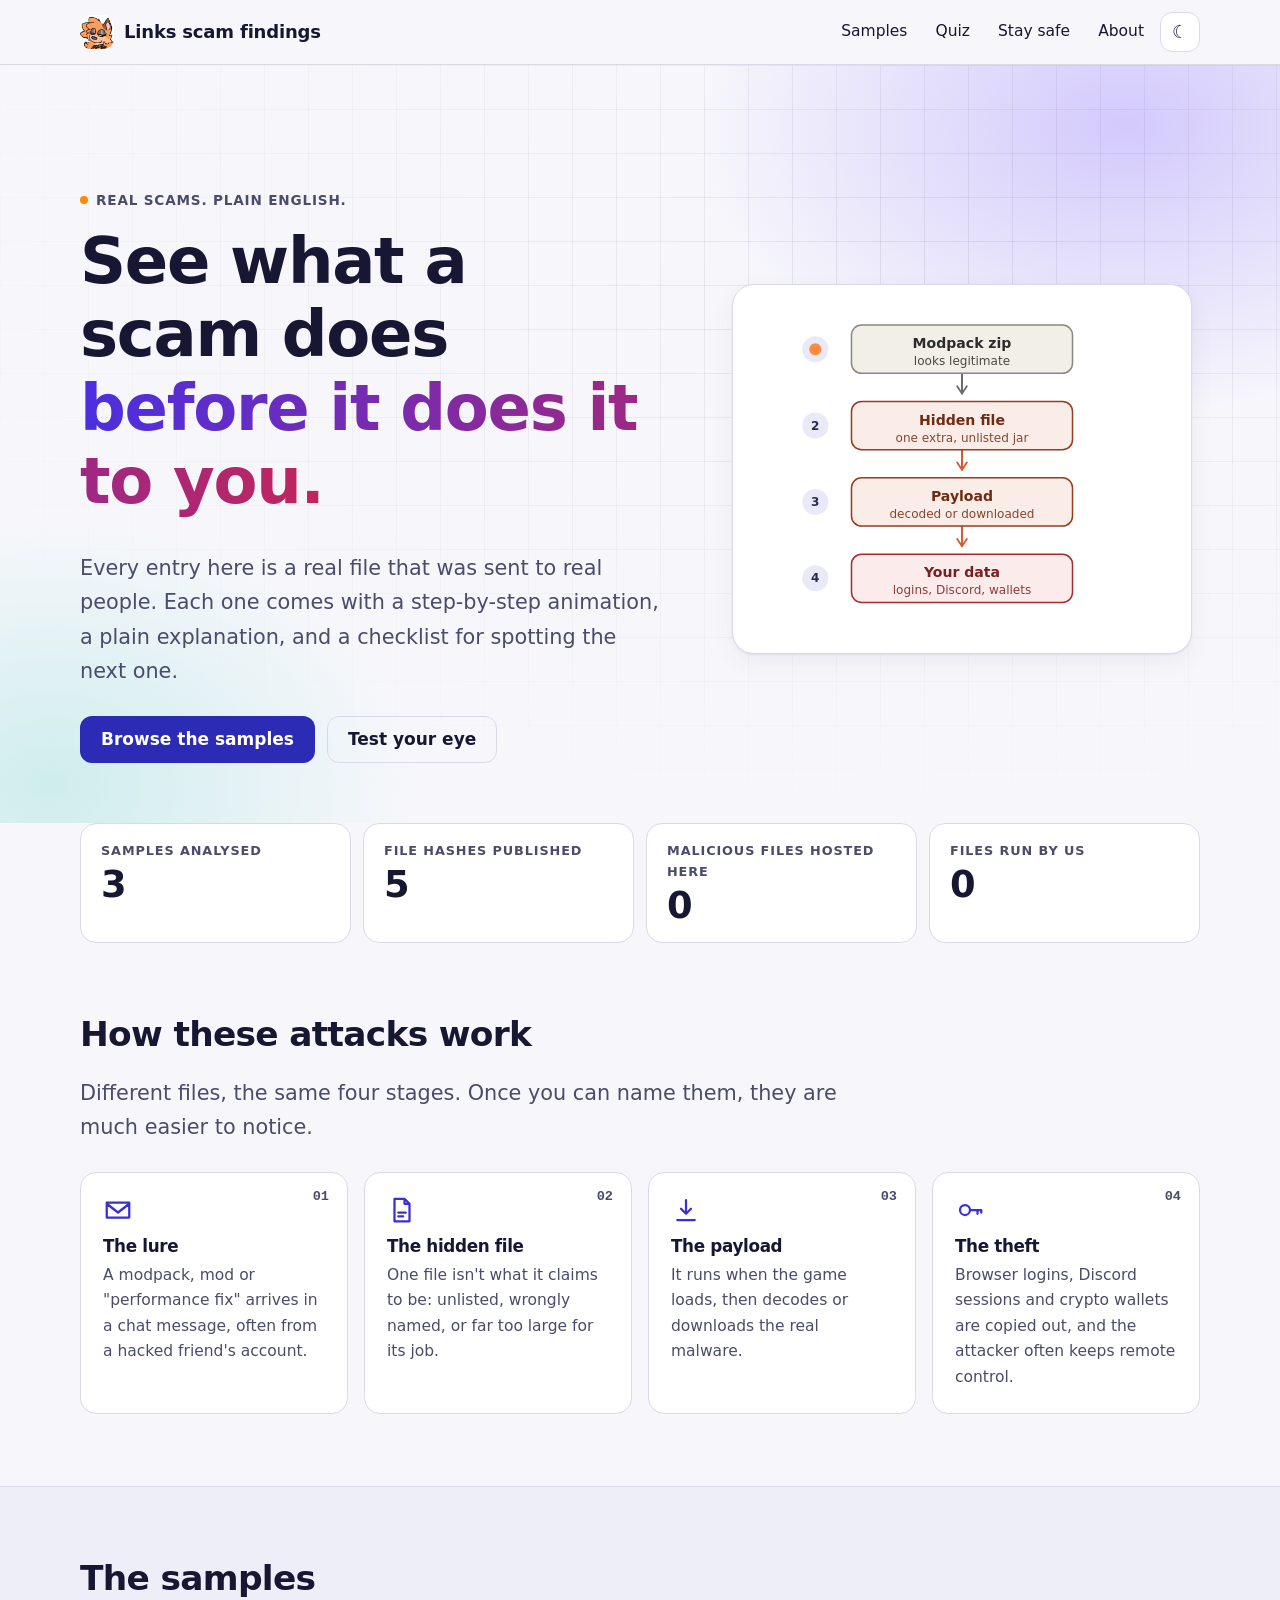
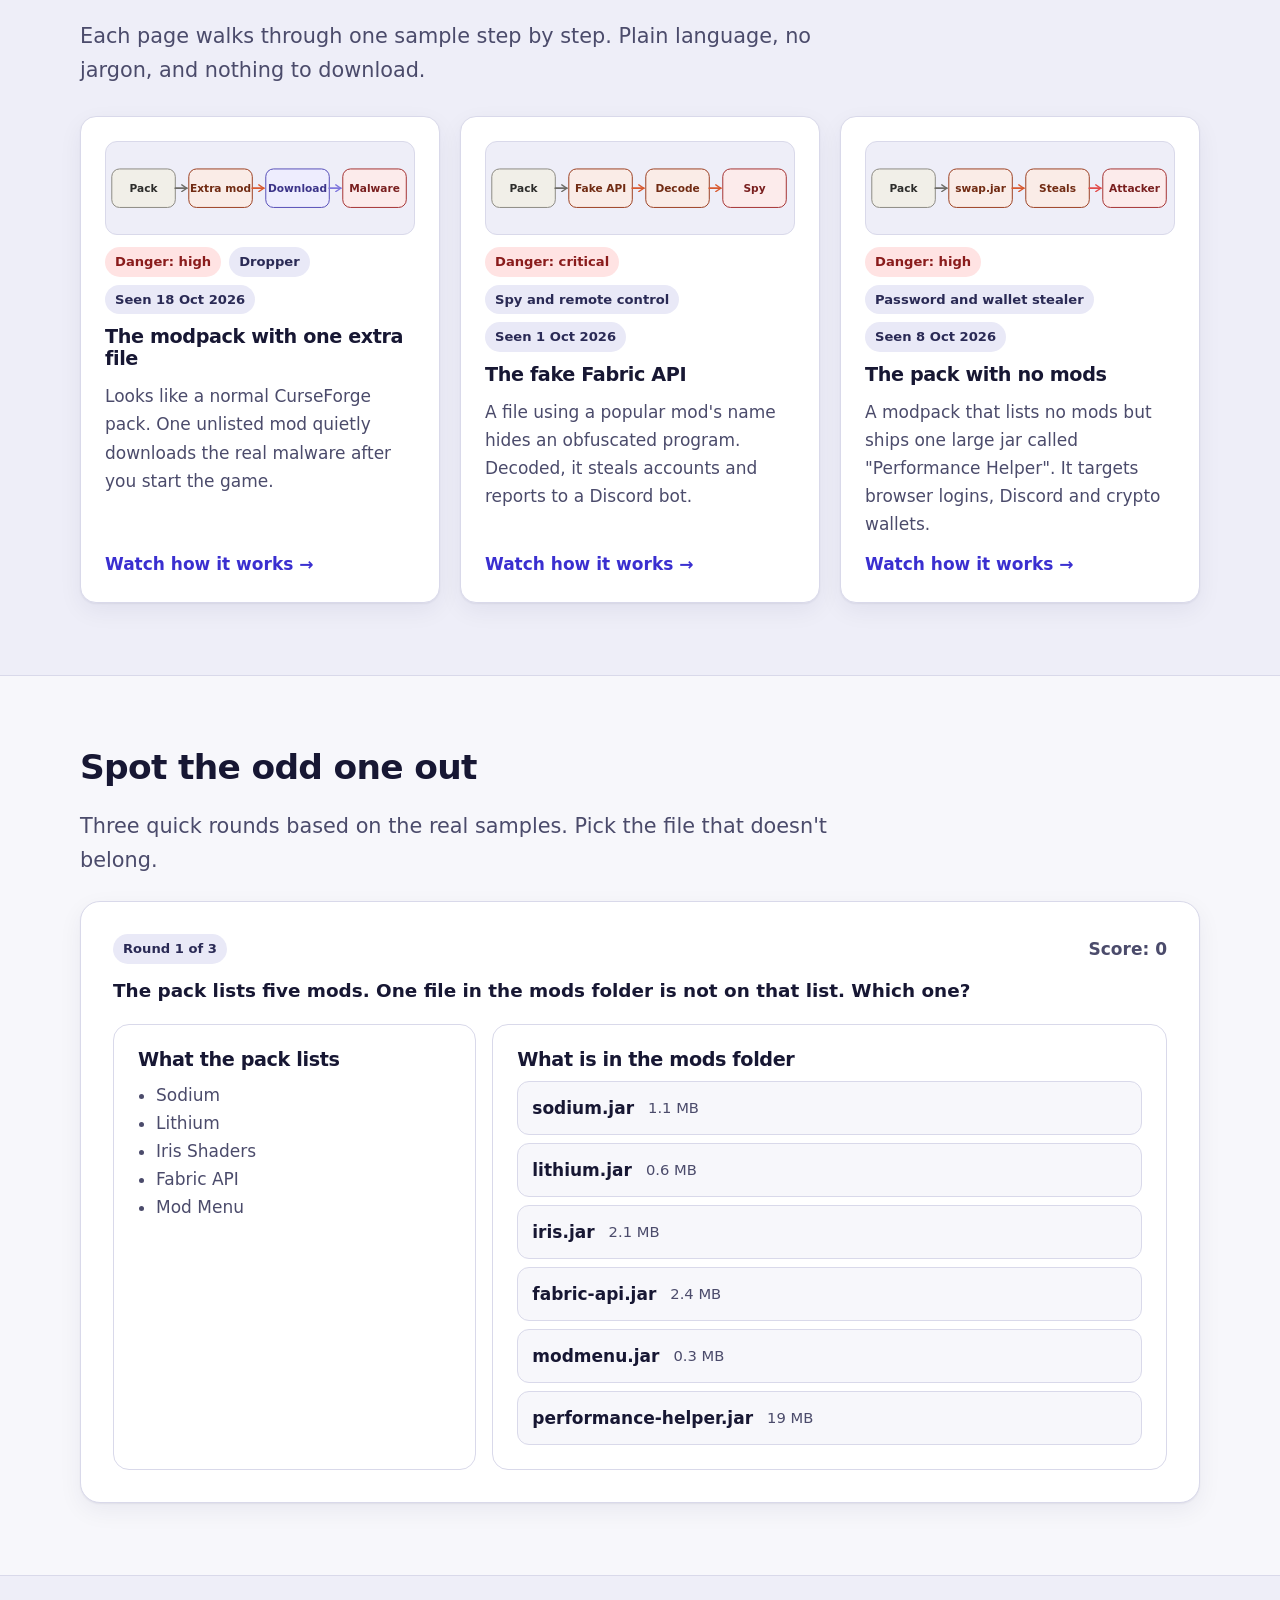
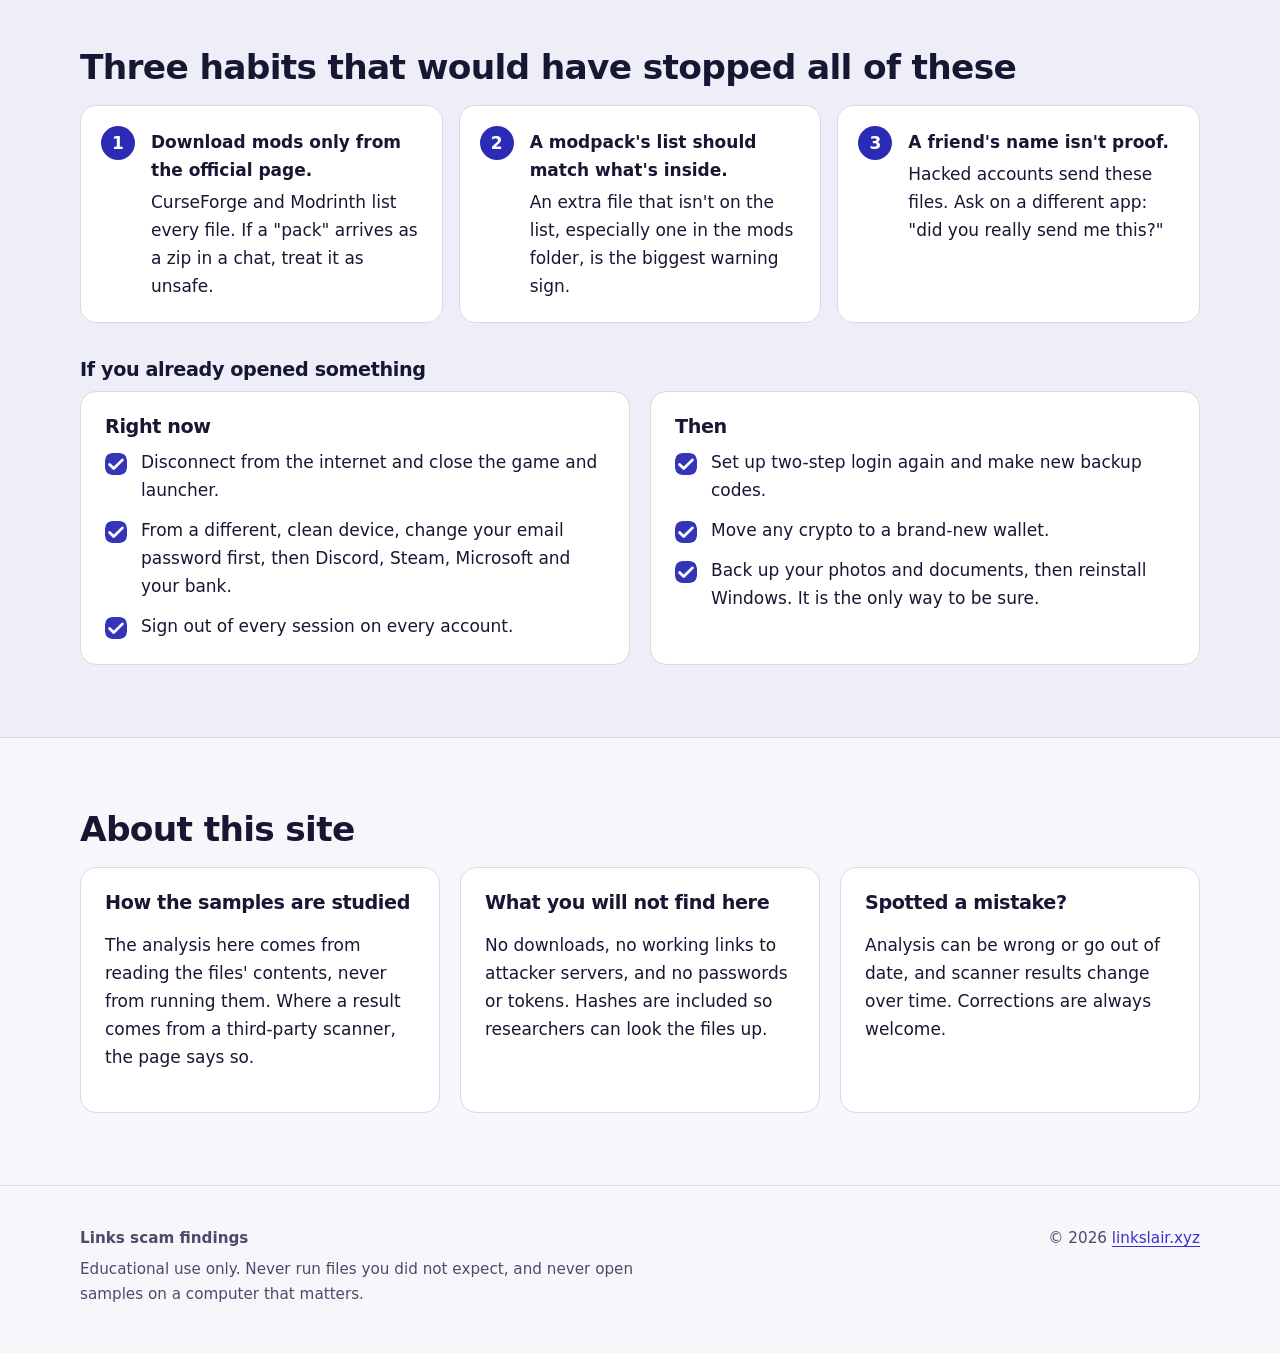
==== index.html @ 58943f88 "Add files via upload" ====
<!doctype html>
<html lang="en">
<head>
<meta charset="utf-8">
<meta name="viewport" content="width=device-width,initial-scale=1">
<title>Links scam findings: see how scams and malware really work</title>
<meta name="description" content="Plain-English breakdowns and short animations of real scams and malware that spread through fake Minecraft modpacks and Discord messages.">
<meta name="theme-color" content="#151538">
<meta property="og:title" content="Links scam findings">
<meta property="og:description" content="We rip open sketchy modpack zips so you don't have to. Real scams, real malware, broken down step by step with more jokes than a security report has any right to have.">
<meta property="og:type" content="website">
<meta property="og:url" content="https://scams.linkslair.xyz/">
<meta property="og:image" content="https://scams.linkslair.xyz/assets/embed.gif">
<meta property="og:image:type" content="image/gif">
<meta property="og:image:width" content="380">
<meta property="og:image:height" content="384">
<meta name="twitter:card" content="summary_large_image">
<meta name="twitter:title" content="Links scam findings">
<meta name="twitter:description" content="We rip open sketchy modpack zips so you don't have to. Real scams, real malware, broken down step by step with more jokes than a security report has any right to have.">
<meta name="twitter:image" content="https://scams.linkslair.xyz/assets/embed.gif">
<link rel="icon" type="image/png" href="assets/logo.png">
<link rel="stylesheet" href="assets/style.css">
<script>try{var t=localStorage.getItem('theme');if(t==='light'||t==='dark')document.documentElement.setAttribute('data-theme',t)}catch(e){}</script>
</head>
<body>
<a class="skip" href="#main">Skip to content</a>
<header class="site">
  <div class="wrap">
    <a class="brand" href="./" aria-label="Links scam findings, home">
      <img src="assets/logo.png" width="34" height="34" alt="" decoding="async">
      Links scam findings
    </a>
    <nav class="main" aria-label="Main">
      <ul>
        <li><a href="#samples">Samples</a></li>
        <li><a href="#quiz">Quiz</a></li>
        <li><a href="#safety">Stay safe</a></li>
        <li><a href="#about">About</a></li>
        <li><button class="icon-btn" id="theme" type="button" aria-pressed="false" aria-label="Switch theme"></button></li>
      </ul>
    </nav>
  </div>
</header>

<main id="main">
  <div class="hero hero-fx">
    <div class="wrap hero-grid">
      <div>
        <p class="eyebrow">Real scams. Plain English.</p>
        <h1>See what a scam does <span class="grad">before it does it to you.</span></h1>
        <p class="lead">Every entry here is a real file that was sent to real people. Each one comes with a step-by-step animation, a plain explanation, and a checklist for spotting the next one.</p>
        <div class="actions">
          <a class="btn primary" href="#samples">Browse the samples</a>
          <a class="btn ghost" href="#quiz">Test your eye</a>
        </div>
      </div>
      <div class="hero-card" role="img" aria-label="Illustration: a fake modpack leads to a hidden file, then a payload, then stolen data">
        <svg viewBox="0 0 420 330" aria-hidden="true" focusable="false">
          <defs><marker id="ha" viewBox="0 0 10 10" refX="8" refY="5" markerWidth="6" markerHeight="6" orient="auto-start-reverse"><path d="M2 1L8 5L2 9" fill="none" stroke="context-stroke" stroke-width="1.5" stroke-linecap="round" stroke-linejoin="round"/></marker></defs>
          <g class="hc-line" fill="none" stroke-width="2" stroke-linecap="round"><path d="M210 70V90" class="a-gray" marker-end="url(#ha)"/><path d="M210 146V166" class="a-coral" marker-end="url(#ha)"/><path d="M210 222V242" class="a-coral" marker-end="url(#ha)"/></g>
          <g class="hc-node n-gray" style="--i:0"><rect x="100" y="22" width="220" height="48" rx="10"/><text class="dg-t" x="210" y="40" text-anchor="middle" dominant-baseline="central">Modpack zip</text><text class="dg-s" x="210" y="58" text-anchor="middle" dominant-baseline="central">looks legitimate</text></g>
          <g class="hc-node n-coral" style="--i:1"><rect x="100" y="98" width="220" height="48" rx="10"/><text class="dg-t" x="210" y="116" text-anchor="middle" dominant-baseline="central">Hidden file</text><text class="dg-s" x="210" y="134" text-anchor="middle" dominant-baseline="central">one extra, unlisted jar</text></g>
          <g class="hc-node n-coral" style="--i:2"><rect x="100" y="174" width="220" height="48" rx="10"/><text class="dg-t" x="210" y="192" text-anchor="middle" dominant-baseline="central">Payload</text><text class="dg-s" x="210" y="210" text-anchor="middle" dominant-baseline="central">decoded or downloaded</text></g>
          <g class="hc-node n-red" style="--i:3"><rect x="100" y="250" width="220" height="48" rx="10"/><text class="dg-t" x="210" y="268" text-anchor="middle" dominant-baseline="central">Your data</text><text class="dg-s" x="210" y="286" text-anchor="middle" dominant-baseline="central">logins, Discord, wallets</text></g>
          <g class="hc-num" font-size="12" font-weight="700" text-anchor="middle" dominant-baseline="central"><circle cx="64" cy="46" r="13"/><text x="64" y="46">1</text><circle cx="64" cy="122" r="13"/><text x="64" y="122">2</text><circle cx="64" cy="198" r="13"/><text x="64" y="198">3</text><circle cx="64" cy="274" r="13"/><text x="64" y="274">4</text></g>
          <circle class="hc-dot" r="6" cx="0" cy="0"/>
        </svg>
      </div>
    </div>
  </div>

  <div class="wrap">
    <dl class="stats" aria-label="At a glance">
      <div><dt>Samples analysed</dt><dd><span class="count" data-to="3">3</span></dd></div>
      <div><dt>File hashes published</dt><dd><span class="count" data-to="5">5</span></dd></div>
      <div><dt>Malicious files hosted here</dt><dd><span class="count" data-to="0">0</span></dd></div>
      <div><dt>Files run by us</dt><dd><span class="count" data-to="0">0</span></dd></div>
    </dl>
  </div>

  <section aria-labelledby="how-h">
    <div class="wrap">
      <h2 id="how-h">How these attacks work</h2>
      <p class="lead" style="margin-bottom:28px">Different files, the same four stages. Once you can name them, they are much easier to notice.</p>
      <ol class="flow">
        <li><svg viewBox="0 0 24 24" aria-hidden="true"><path d="M3 6h18v12H3z M3 7l9 7 9-7" fill="none" stroke="currentColor" stroke-width="1.8" stroke-linejoin="round"/></svg><h3>The lure</h3><p>A modpack, mod or "performance fix" arrives in a chat message, often from a hacked friend's account.</p></li>
        <li><svg viewBox="0 0 24 24" aria-hidden="true"><path d="M6 3h8l4 4v14H6z M14 3v4h4" fill="none" stroke="currentColor" stroke-width="1.8" stroke-linejoin="round"/><path d="M9 14h6M9 17h4" stroke="currentColor" stroke-width="1.8" stroke-linecap="round"/></svg><h3>The hidden file</h3><p>One file isn't what it claims to be: unlisted, wrongly named, or far too large for its job.</p></li>
        <li><svg viewBox="0 0 24 24" aria-hidden="true"><path d="M12 4v11m0 0l-4-4m4 4l4-4M5 20h14" fill="none" stroke="currentColor" stroke-width="1.8" stroke-linecap="round" stroke-linejoin="round"/></svg><h3>The payload</h3><p>It runs when the game loads, then decodes or downloads the real malware.</p></li>
        <li><svg viewBox="0 0 24 24" aria-hidden="true"><circle cx="8" cy="12" r="4" fill="none" stroke="currentColor" stroke-width="1.8"/><path d="M12 12h9M18 12v3M21 12v2" fill="none" stroke="currentColor" stroke-width="1.8" stroke-linecap="round"/></svg><h3>The theft</h3><p>Browser logins, Discord sessions and crypto wallets are copied out, and the attacker often keeps remote control.</p></li>
      </ol>
    </div>
  </section>

  <section id="samples" class="band" aria-labelledby="samples-h">
    <div class="wrap">
      <h2 id="samples-h">The samples</h2>
      <p class="lead" style="margin-bottom:28px">Each page walks through one sample step by step. Plain language, no jargon, and nothing to download.</p>
      <div class="grid">
        <article class="card">
          <svg class="mini" viewBox="0 0 320 96" aria-hidden="true" focusable="false"><defs><marker id="m1" viewBox="0 0 10 10" refX="8" refY="5" markerWidth="5" markerHeight="5" orient="auto-start-reverse"><path d="M2 1L8 5L2 9" fill="none" stroke="context-stroke" stroke-width="1.6" stroke-linecap="round" stroke-linejoin="round"/></marker></defs>
            <g class="mn n-gray" style="--i:0"><rect x="6" y="28" width="66" height="40" rx="8"/><text x="39" y="48" text-anchor="middle" dominant-baseline="central">Pack</text></g>
            <path d="M72 48H84" class="ma a-gray" marker-end="url(#m1)"/>
            <g class="mn n-coral" style="--i:1"><rect x="86" y="28" width="66" height="40" rx="8"/><text x="119" y="48" text-anchor="middle" dominant-baseline="central">Extra mod</text></g>
            <path d="M152 48H164" class="ma a-coral" marker-end="url(#m1)"/>
            <g class="mn n-purple" style="--i:2"><rect x="166" y="28" width="66" height="40" rx="8"/><text x="199" y="48" text-anchor="middle" dominant-baseline="central">Download</text></g>
            <path d="M232 48H244" class="ma a-purple" marker-end="url(#m1)"/>
            <g class="mn n-red" style="--i:3"><rect x="246" y="28" width="66" height="40" rx="8"/><text x="279" y="48" text-anchor="middle" dominant-baseline="central">Malware</text></g></svg>
          <ul class="chips" aria-label="Details"><li class="chip danger">Danger: high</li><li class="chip">Dropper</li><li class="chip">Seen 18 Oct 2026</li></ul>
          <h3>The modpack with one extra file</h3>
          <p>Looks like a normal CurseForge pack. One unlisted mod quietly downloads the real malware after you start the game.</p>
          <a class="more" href="samples/bettersurvival-dropper.html">Watch how it works<span class="sr-only">: the modpack with one extra file</span></a>
        </article>
        <article class="card">
          <svg class="mini" viewBox="0 0 320 96" aria-hidden="true" focusable="false"><defs><marker id="m2" viewBox="0 0 10 10" refX="8" refY="5" markerWidth="5" markerHeight="5" orient="auto-start-reverse"><path d="M2 1L8 5L2 9" fill="none" stroke="context-stroke" stroke-width="1.6" stroke-linecap="round" stroke-linejoin="round"/></marker></defs>
            <g class="mn n-gray" style="--i:0"><rect x="6" y="28" width="66" height="40" rx="8"/><text x="39" y="48" text-anchor="middle" dominant-baseline="central">Pack</text></g>
            <path d="M72 48H84" class="ma a-gray" marker-end="url(#m2)"/>
            <g class="mn n-coral" style="--i:1"><rect x="86" y="28" width="66" height="40" rx="8"/><text x="119" y="48" text-anchor="middle" dominant-baseline="central">Fake API</text></g>
            <path d="M152 48H164" class="ma a-coral" marker-end="url(#m2)"/>
            <g class="mn n-coral" style="--i:2"><rect x="166" y="28" width="66" height="40" rx="8"/><text x="199" y="48" text-anchor="middle" dominant-baseline="central">Decode</text></g>
            <path d="M232 48H244" class="ma a-coral" marker-end="url(#m2)"/>
            <g class="mn n-red" style="--i:3"><rect x="246" y="28" width="66" height="40" rx="8"/><text x="279" y="48" text-anchor="middle" dominant-baseline="central">Spy</text></g></svg>
          <ul class="chips" aria-label="Details"><li class="chip danger">Danger: critical</li><li class="chip">Spy and remote control</li><li class="chip">Seen 1 Oct 2026</li></ul>
          <h3>The fake Fabric API</h3>
          <p>A file using a popular mod's name hides an obfuscated program. Decoded, it steals accounts and reports to a Discord bot.</p>
          <a class="more" href="samples/akita-sparkbot.html">Watch how it works<span class="sr-only">: the fake Fabric API</span></a>
        </article>
        <article class="card">
          <svg class="mini" viewBox="0 0 320 96" aria-hidden="true" focusable="false"><defs><marker id="m3" viewBox="0 0 10 10" refX="8" refY="5" markerWidth="5" markerHeight="5" orient="auto-start-reverse"><path d="M2 1L8 5L2 9" fill="none" stroke="context-stroke" stroke-width="1.6" stroke-linecap="round" stroke-linejoin="round"/></marker></defs>
            <g class="mn n-gray" style="--i:0"><rect x="6" y="28" width="66" height="40" rx="8"/><text x="39" y="48" text-anchor="middle" dominant-baseline="central">Pack</text></g>
            <path d="M72 48H84" class="ma a-gray" marker-end="url(#m3)"/>
            <g class="mn n-coral" style="--i:1"><rect x="86" y="28" width="66" height="40" rx="8"/><text x="119" y="48" text-anchor="middle" dominant-baseline="central">swap.jar</text></g>
            <path d="M152 48H164" class="ma a-coral" marker-end="url(#m3)"/>
            <g class="mn n-coral" style="--i:2"><rect x="166" y="28" width="66" height="40" rx="8"/><text x="199" y="48" text-anchor="middle" dominant-baseline="central">Steals</text></g>
            <path d="M232 48H244" class="ma a-red" marker-end="url(#m3)"/>
            <g class="mn n-red" style="--i:3"><rect x="246" y="28" width="66" height="40" rx="8"/><text x="279" y="48" text-anchor="middle" dominant-baseline="central">Attacker</text></g></svg>
          <ul class="chips" aria-label="Details"><li class="chip danger">Danger: high</li><li class="chip">Password and wallet stealer</li><li class="chip">Seen 8 Oct 2026</li></ul>
          <h3>The pack with no mods</h3>
          <p>A modpack that lists no mods but ships one large jar called "Performance Helper". It targets browser logins, Discord and crypto wallets.</p>
          <a class="more" href="samples/yunocraft-swapjar.html">Watch how it works<span class="sr-only">: the pack with no mods</span></a>
        </article>
      </div>
    </div>
  </section>

  <section id="quiz" aria-labelledby="quiz-h">
    <div class="wrap">
      <h2 id="quiz-h">Spot the odd one out</h2>
      <p class="lead" style="margin-bottom:24px">Three quick rounds based on the real samples. Pick the file that doesn't belong.</p>
      <div id="quiz-root" class="quiz"><noscript><p class="callout">The quiz needs JavaScript. The sample pages above cover the same warning signs in text.</p></noscript></div>
    </div>
  </section>

  <section id="safety" class="band" aria-labelledby="safety-h">
    <div class="wrap">
      <h2 id="safety-h">Three habits that would have stopped all of these</h2>
      <ol class="tips">
        <li><strong>Download mods only from the official page.</strong>CurseForge and Modrinth list every file. If a "pack" arrives as a zip in a chat, treat it as unsafe.</li>
        <li><strong>A modpack's list should match what's inside.</strong>An extra file that isn't on the list, especially one in the mods folder, is the biggest warning sign.</li>
        <li><strong>A friend's name isn't proof.</strong>Hacked accounts send these files. Ask on a different app: "did you really send me this?"</li>
      </ol>
      <h3 style="margin-top:36px">If you already opened something</h3>
      <div class="cols">
        <div class="panel"><h3>Right now</h3>
          <ul class="checks">
            <li>Disconnect from the internet and close the game and launcher.</li>
            <li>From a different, clean device, change your email password first, then Discord, Steam, Microsoft and your bank.</li>
            <li>Sign out of every session on every account.</li>
          </ul></div>
        <div class="panel"><h3>Then</h3>
          <ul class="checks">
            <li>Set up two-step login again and make new backup codes.</li>
            <li>Move any crypto to a brand-new wallet.</li>
            <li>Back up your photos and documents, then reinstall Windows. It is the only way to be sure.</li>
          </ul></div>
      </div>
    </div>
  </section>

  <section id="about" aria-labelledby="about-h">
    <div class="wrap">
      <h2 id="about-h">About this site</h2>
      <div class="cols">
        <div class="panel"><h3>How the samples are studied</h3><p>The analysis here comes from reading the files' contents, never from running them. Where a result comes from a third-party scanner, the page says so.</p></div>
        <div class="panel"><h3>What you will not find here</h3><p>No downloads, no working links to attacker servers, and no passwords or tokens. Hashes are included so researchers can look the files up.</p></div>
        <div class="panel"><h3>Spotted a mistake?</h3><p>Analysis can be wrong or go out of date, and scanner results change over time. Corrections are always welcome.</p></div>
      </div>
    </div>
  </section>
</main>

<footer class="site">
  <div class="wrap">
    <div><p><strong>Links scam findings</strong></p><p>Educational use only. Never run files you did not expect, and never open samples on a computer that matters.</p></div>
    <p>&copy; <span id="year">2026</span> <a href="https://linkslair.xyz">linkslair.xyz</a></p>
  </div>
</footer>
<script src="assets/site.js"></script>
<script src="assets/home.js"></script>
</body>
</html>
---- assets/style.css ----
:root{
  color-scheme:light dark;
  --bg:#f7f7fb;--surface:#ffffff;--surface-2:#eeeef8;--text:#171733;--muted:#4b4b6b;--border:#d9d9ea;
  --link:#3a2fd0;--cta:#2b2bb5;--on-cta:#ffffff;--focus:#ff8a00;
  --chip:#e9e9f7;--chip-text:#2a2a55;--danger-bg:#ffe3e3;--danger-text:#8a1c1c;--warn-bg:#fff0d1;--warn-text:#6b4300;
  --stage:#151538;--radius:16px;--shadow:0 1px 2px rgba(20,20,60,.06),0 8px 24px rgba(20,20,60,.06);
}
@media (prefers-color-scheme:dark){
  :root:not([data-theme="light"]){
    --bg:#0c0c24;--surface:#14143a;--surface-2:#1b1b48;--text:#ececff;--muted:#b3b3d8;--border:#2c2c63;
    --link:#9ccfff;--cta:#ffb703;--on-cta:#151538;--focus:#ffb703;
    --chip:#23235a;--chip-text:#dcdcff;--danger-bg:#3b1620;--danger-text:#ffb3b3;--warn-bg:#3a2a0e;--warn-text:#ffd68a;
    --shadow:0 1px 2px rgba(0,0,0,.4),0 12px 32px rgba(0,0,0,.35);
  }
}
:root[data-theme="dark"]{
  --bg:#0c0c24;--surface:#14143a;--surface-2:#1b1b48;--text:#ececff;--muted:#b3b3d8;--border:#2c2c63;
  --link:#9ccfff;--cta:#ffb703;--on-cta:#151538;--focus:#ffb703;
  --chip:#23235a;--chip-text:#dcdcff;--danger-bg:#3b1620;--danger-text:#ffb3b3;--warn-bg:#3a2a0e;--warn-text:#ffd68a;
  --shadow:0 1px 2px rgba(0,0,0,.4),0 12px 32px rgba(0,0,0,.35);
}
*,*::before,*::after{box-sizing:border-box}
html{scroll-behavior:smooth;-webkit-text-size-adjust:100%}
body{margin:0;background:var(--bg);color:var(--text);font:400 1.0625rem/1.65 system-ui,-apple-system,"Segoe UI",Roboto,Helvetica,Arial,sans-serif;-webkit-font-smoothing:antialiased}
img,svg{max-width:100%;display:block}
a{color:var(--link);text-underline-offset:3px}
a:hover{text-decoration-thickness:2px}
:focus-visible{outline:3px solid var(--focus);outline-offset:3px;border-radius:6px}
.sr-only{position:absolute;width:1px;height:1px;padding:0;margin:-1px;overflow:hidden;clip:rect(0,0,0,0);white-space:nowrap;border:0}
.skip{position:absolute;left:12px;top:-60px;background:var(--cta);color:var(--on-cta);padding:10px 16px;border-radius:10px;z-index:100;font-weight:600;text-decoration:none}
.skip:focus{top:12px}
.wrap{width:min(1120px,100% - 40px);margin-inline:auto}

header.site{position:sticky;top:0;z-index:50;background:color-mix(in srgb,var(--bg) 86%,transparent);backdrop-filter:saturate(1.4) blur(12px);border-bottom:1px solid var(--border)}
header.site .wrap{display:flex;align-items:center;justify-content:space-between;gap:16px;min-height:64px}
.brand{display:flex;align-items:center;gap:10px;font-weight:700;letter-spacing:-.01em;color:var(--text);text-decoration:none;font-size:1.125rem}
.brand svg{width:30px;height:30px}
nav.main ul{display:flex;gap:4px;list-style:none;margin:0;padding:0;align-items:center;flex-wrap:wrap}
nav.main a{display:inline-block;padding:8px 12px;border-radius:10px;color:var(--text);text-decoration:none;font-weight:500;font-size:.97rem}
nav.main a:hover,nav.main a[aria-current="page"]{background:var(--surface-2)}
.icon-btn{appearance:none;border:1px solid var(--border);background:var(--surface);color:var(--text);width:40px;height:40px;border-radius:12px;cursor:pointer;display:grid;place-items:center;font-size:1.1rem}
.icon-btn:hover{background:var(--surface-2)}

.hero{padding:clamp(48px,9vw,110px) 0 clamp(32px,5vw,60px)}
.eyebrow{display:inline-flex;align-items:center;gap:8px;font-size:.85rem;font-weight:600;letter-spacing:.06em;text-transform:uppercase;color:var(--muted)}
.eyebrow::before{content:"";width:8px;height:8px;border-radius:50%;background:var(--focus)}
h1,h2,h3{line-height:1.15;letter-spacing:-.02em;margin:0 0 .5em;font-weight:750}
h1{font-size:clamp(2.2rem,6vw,4rem)}
h2{font-size:clamp(1.55rem,3.2vw,2.15rem)}
h3{font-size:1.2rem;font-weight:700}
.lead{font-size:clamp(1.1rem,2vw,1.3rem);color:var(--muted);max-width:60ch}
.btn{display:inline-flex;align-items:center;gap:8px;padding:12px 20px;border-radius:12px;font-weight:650;text-decoration:none;border:1px solid transparent;cursor:pointer;font:inherit;font-weight:650;line-height:1.2}
.btn.primary{background:var(--cta);color:var(--on-cta)}
.btn.primary:hover{filter:brightness(1.08)}
.btn.ghost{background:transparent;color:var(--text);border-color:var(--border)}
.btn.ghost:hover{background:var(--surface-2)}
.btn[disabled]{opacity:.5;cursor:not-allowed}
.actions{display:flex;gap:12px;flex-wrap:wrap;margin-top:28px}

section{padding:clamp(36px,6vw,72px) 0}
.grid{display:grid;grid-template-columns:repeat(auto-fit,minmax(min(100%,320px),1fr));gap:20px}
.card{background:var(--surface);border:1px solid var(--border);border-radius:var(--radius);padding:24px;box-shadow:var(--shadow);display:flex;flex-direction:column;gap:12px;transition:transform .18s ease,border-color .18s ease}
.card:hover{transform:translateY(-3px);border-color:var(--link)}
.card h3{margin:0}
.card p{margin:0;color:var(--muted)}
.card .more{margin-top:auto;font-weight:650;text-decoration:none;display:inline-flex;gap:6px;align-items:center}
.card .more::after{content:"→";transition:transform .18s}
.card:hover .more::after{transform:translateX(4px)}
.card a.cover{position:absolute;inset:0;border-radius:var(--radius)}
.card{position:relative}
.card .more{position:static}
.card .more::before{content:"";position:absolute;inset:0;border-radius:var(--radius)}
.thumb{aspect-ratio:16/9;border-radius:12px;background:var(--stage);overflow:hidden;position:relative}
.thumb svg{width:100%;height:100%}
.chips{display:flex;flex-wrap:wrap;gap:8px;list-style:none;padding:0;margin:0}
.chip{display:inline-flex;align-items:center;gap:6px;padding:4px 10px;border-radius:999px;background:var(--chip);color:var(--chip-text);font-size:.82rem;font-weight:600}
.chip.danger{background:var(--danger-bg);color:var(--danger-text)}
.chip.warn{background:var(--warn-bg);color:var(--warn-text)}

.tips{counter-reset:t;display:grid;gap:16px;list-style:none;padding:0;margin:0;grid-template-columns:repeat(auto-fit,minmax(min(100%,300px),1fr))}
.tips li{counter-increment:t;background:var(--surface);border:1px solid var(--border);border-radius:var(--radius);padding:22px 22px 22px 70px;position:relative}
.tips li::before{content:counter(t);position:absolute;left:20px;top:20px;width:34px;height:34px;border-radius:50%;background:var(--cta);color:var(--on-cta);display:grid;place-items:center;font-weight:750}
.tips strong{display:block;margin-bottom:4px}
.band{background:var(--surface-2);border-block:1px solid var(--border)}

.crumbs{font-size:.92rem;color:var(--muted);padding-top:28px}
.crumbs a{color:var(--muted)}
.crumbs span[aria-hidden]{margin:0 6px}
.tldr{background:var(--surface);border:1px solid var(--border);border-left:6px solid var(--focus);border-radius:var(--radius);padding:20px 24px;margin:24px 0 8px;font-size:1.15rem}
.tldr b{display:block;font-size:.8rem;letter-spacing:.08em;text-transform:uppercase;color:var(--muted);margin-bottom:6px}
.facts{display:grid;grid-template-columns:repeat(auto-fit,minmax(170px,1fr));gap:12px;margin:20px 0 0}
.fact{background:var(--surface);border:1px solid var(--border);border-radius:12px;padding:12px 16px}
.fact dt{font-size:.78rem;text-transform:uppercase;letter-spacing:.07em;color:var(--muted);font-weight:650}
.fact dd{margin:2px 0 0;font-weight:650}

.demo{display:grid;grid-template-columns:minmax(0,1.55fr) minmax(0,1fr);gap:28px;align-items:start}
.stage-card{border-radius:20px;border:1px solid var(--border);box-shadow:var(--shadow)}
.stage-card svg{width:100%;height:auto}
.controls{display:flex;gap:8px;flex-wrap:wrap;align-items:center;margin:14px 0 6px}
.controls .btn{padding:9px 14px;font-size:.95rem}
.progress{height:6px;border-radius:99px;background:var(--surface-2);overflow:hidden;margin-top:10px}
.progress i{display:block;height:100%;width:0;background:var(--cta);transition:width .35s ease}
.steps{list-style:none;margin:0;padding:0;display:grid;gap:8px}
.step-btn{all:unset;box-sizing:border-box;display:flex;gap:14px;width:100%;padding:14px 16px;border:1px solid var(--border);border-radius:14px;background:var(--surface);cursor:pointer;align-items:flex-start}
.step-btn:hover{border-color:var(--link)}
.step-btn:focus-visible{outline:3px solid var(--focus);outline-offset:2px}
.step-btn[aria-current="step"]{border-color:var(--cta);background:var(--surface-2);box-shadow:inset 0 0 0 1px var(--cta)}
.step-btn .num{flex:none;width:28px;height:28px;border-radius:50%;background:var(--chip);color:var(--chip-text);display:grid;place-items:center;font-weight:750;font-size:.9rem}
.step-btn[aria-current="step"] .num{background:var(--cta);color:var(--on-cta)}
.step-btn strong{display:block;line-height:1.3}
.step-btn .txt{display:block;color:var(--muted);font-size:.97rem;margin-top:2px}
.note{font-size:.9rem;color:var(--muted);margin:10px 0 0}

.cols{display:grid;grid-template-columns:repeat(auto-fit,minmax(min(100%,340px),1fr));gap:20px}
.panel{background:var(--surface);border:1px solid var(--border);border-radius:var(--radius);padding:24px}
.panel h3{margin-top:0}
.checks{list-style:none;padding:0;margin:0;display:grid;gap:12px}
.checks li{display:flex;gap:12px;align-items:flex-start}
.checks li::before{content:"";flex:none;width:22px;height:22px;margin-top:3px;border-radius:7px;background:var(--cta);mask:url("data:image/svg+xml,%3Csvg xmlns='http://www.w3.org/2000/svg' viewBox='0 0 24 24'%3E%3Cpath d='M5 12.5l4.5 4.5L19 7.5' fill='none' stroke='black' stroke-width='3' stroke-linecap='round' stroke-linejoin='round'/%3E%3C/svg%3E") center/contain no-repeat,linear-gradient(#000,#000);-webkit-mask-composite:source-over;mask-composite:exclude;opacity:.95}
.checks.warnlist li::before{background:var(--danger-text)}
details{background:var(--surface);border:1px solid var(--border);border-radius:var(--radius);padding:0 22px;margin-top:14px}
summary{cursor:pointer;font-weight:650;padding:18px 0;list-style:none;display:flex;justify-content:space-between;gap:12px;align-items:center}
summary::-webkit-details-marker{display:none}
summary::after{content:"+";font-size:1.4rem;line-height:1;color:var(--muted)}
details[open] summary::after{content:"–"}
details>div{padding:0 0 20px}
table{width:100%;border-collapse:collapse;font-size:.95rem}
th,td{text-align:left;padding:10px 8px;border-bottom:1px solid var(--border);vertical-align:top}
th{font-weight:650;color:var(--muted);font-size:.8rem;text-transform:uppercase;letter-spacing:.06em}
code{font:500 .88em ui-monospace,SFMono-Regular,Consolas,monospace;background:var(--chip);color:var(--chip-text);padding:2px 6px;border-radius:6px;word-break:break-all}
.hash{display:flex;gap:8px;align-items:center;flex-wrap:wrap}
.copy{appearance:none;border:1px solid var(--border);background:var(--surface);color:var(--text);border-radius:8px;padding:4px 10px;font:inherit;font-size:.82rem;cursor:pointer}
.copy:hover{background:var(--surface-2)}
.callout{background:var(--warn-bg);color:var(--warn-text);border-radius:12px;padding:14px 18px;font-size:.97rem}
footer.site{border-top:1px solid var(--border);padding:40px 0;color:var(--muted);font-size:.95rem}
footer.site .wrap{display:flex;gap:24px;justify-content:space-between;flex-wrap:wrap}
footer.site p{margin:0 0 6px;max-width:60ch}

@media (max-width:900px){.demo{grid-template-columns:minmax(0,1fr)}.hero{padding-top:40px}}
@media (max-width:560px){body{font-size:1rem}nav.main a{padding:8px 9px;font-size:.92rem}.tips li{padding:20px 18px 20px 62px}}
@media (prefers-reduced-motion:reduce){*,*::before,*::after{animation:none!important;transition:none!important;scroll-behavior:auto!important}}
@media print{header.site,.controls,.skip{display:none}body{background:#fff;color:#000}}

/* Diagram (flat boxes, arrows and travelling packets) */
:root{--n-gray-f:#f1efe8;--n-gray-s:#8a8880;--n-gray-t:#2c2c2a;--n-coral-f:#faece7;--n-coral-s:#993c1d;--n-coral-t:#712b13;--n-purple-f:#eeedfe;--n-purple-s:#534ab7;--n-purple-t:#3c3489;--n-red-f:#fcebeb;--n-red-s:#a32d2d;--n-red-t:#791f1f;--ar-gray:#6d6c68}
@media (prefers-color-scheme:dark){:root:not([data-theme="light"]){--n-gray-f:#2c2c2a;--n-gray-s:#b4b2a9;--n-gray-t:#f1efe8;--n-coral-f:#4a1b0c;--n-coral-s:#f0997b;--n-coral-t:#f5c4b3;--n-purple-f:#26215c;--n-purple-s:#afa9ec;--n-purple-t:#cecbf6;--n-red-f:#501313;--n-red-s:#f09595;--n-red-t:#f7c1c1;--ar-gray:#b4b2a9}}
:root[data-theme="dark"]{--n-gray-f:#2c2c2a;--n-gray-s:#b4b2a9;--n-gray-t:#f1efe8;--n-coral-f:#4a1b0c;--n-coral-s:#f0997b;--n-coral-t:#f5c4b3;--n-purple-f:#26215c;--n-purple-s:#afa9ec;--n-purple-t:#cecbf6;--n-red-f:#501313;--n-red-s:#f09595;--n-red-t:#f7c1c1;--ar-gray:#b4b2a9}
.stage-card{background:var(--surface);overflow:auto hidden;-webkit-overflow-scrolling:touch}
.stage-card svg{min-width:560px;width:100%;height:auto;display:block}
.dg-frame{fill:none;stroke:var(--border);stroke-width:1.5;stroke-dasharray:4 4}
.dg-label{fill:var(--muted);font-size:12px;font-family:inherit}
.dg-item{opacity:0;transition:opacity .45s ease}
.dg-item.on{opacity:1}
.dg-node rect{stroke-width:1;transition:stroke-width .2s}
.dg-node.cur rect{stroke-width:3}
.dg-t{font-size:14px;font-weight:650;font-family:inherit}
.dg-s{font-size:12px;font-family:inherit;opacity:.85}
.n-gray rect{fill:var(--n-gray-f);stroke:var(--n-gray-s)}.n-gray text{fill:var(--n-gray-t)}
.n-coral rect{fill:var(--n-coral-f);stroke:var(--n-coral-s)}.n-coral text{fill:var(--n-coral-t)}
.n-purple rect{fill:var(--n-purple-f);stroke:var(--n-purple-s)}.n-purple text{fill:var(--n-purple-t)}
.n-red rect{fill:var(--n-red-f);stroke:var(--n-red-s)}.n-red text{fill:var(--n-red-t)}
.dg-arrow{fill:none;stroke-width:1.75;stroke-linecap:round;stroke-linejoin:round}
.a-gray{stroke:var(--ar-gray)}.a-coral{stroke:#d85a30}.a-purple{stroke:#7f77dd}.a-red{stroke:#e24b4a}
#pkt{filter:none}
.scroll-hint{display:none;font-size:.85rem;color:var(--muted);margin:8px 2px 0}
@media (max-width:640px){.scroll-hint{display:block}}
.demo>*{min-width:0}
.stage-card{max-width:100%}
html,body{overflow-x:clip}

/* checklist layout fix: block items so inline code and text flow normally */
.checks li{display:block;position:relative;padding-left:36px}
.checks li::before{position:absolute;left:0;top:.3em;margin:0}
.checks.warnlist li::before{background:var(--danger-text);mask:url("data:image/svg+xml,%3Csvg xmlns='http://www.w3.org/2000/svg' viewBox='0 0 24 24'%3E%3Cpath d='M12 6v8M12 18v.5' fill='none' stroke='black' stroke-width='3.2' stroke-linecap='round'/%3E%3C/svg%3E") center/contain no-repeat,linear-gradient(#000,#000);-webkit-mask-composite:source-over;mask-composite:exclude}
code{word-break:normal;overflow-wrap:normal;white-space:nowrap}
.hash code,td code{white-space:normal;word-break:break-all}

a.copy{text-decoration:none;display:inline-block}
@media (max-width:640px){header.site .wrap{flex-wrap:wrap;padding-block:8px;row-gap:4px}.brand{font-size:1.02rem}}

/* ---------- Home page extras ---------- */
:root{--g1:#4b2fe0;--g2:#c2255c;--glow1:#6d4aff;--glow2:#2ec4b6;--grid:color-mix(in srgb,var(--text) 9%,transparent)}
@media (prefers-color-scheme:dark){:root:not([data-theme="light"]){--g1:#ffd166;--g2:#ff7a90}}
:root[data-theme="dark"]{--g1:#ffd166;--g2:#ff7a90}
.hero-fx{position:relative;overflow:hidden;isolation:isolate}
.hero-fx::before{content:"";position:absolute;z-index:-1;inset:0;background:radial-gradient(620px 420px at 88% 8%,color-mix(in srgb,var(--glow1) 26%,transparent),transparent 70%),radial-gradient(520px 380px at 4% 95%,color-mix(in srgb,var(--glow2) 20%,transparent),transparent 70%)}
.hero-fx::after{content:"";position:absolute;z-index:-1;inset:0;background-image:linear-gradient(var(--grid) 1px,transparent 1px),linear-gradient(90deg,var(--grid) 1px,transparent 1px);background-size:44px 44px;-webkit-mask-image:radial-gradient(ellipse 80% 70% at 70% 30%,#000,transparent);mask-image:radial-gradient(ellipse 80% 70% at 70% 30%,#000,transparent)}
.hero-grid{display:grid;grid-template-columns:minmax(0,1.1fr) minmax(0,.9fr);gap:clamp(24px,5vw,64px);align-items:center}
.grad{color:var(--link);background:linear-gradient(90deg,var(--g1),var(--g2));-webkit-background-clip:text;background-clip:text;-webkit-text-fill-color:transparent}
.hero-card{background:var(--surface);border:1px solid var(--border);border-radius:22px;padding:18px;box-shadow:var(--shadow);max-width:460px;width:100%;justify-self:center}
.hero-card svg{width:100%;height:auto;display:block}
.hc-node rect{stroke-width:1.5;animation:hclit 8s ease-in-out infinite;animation-delay:calc(var(--i)*2.4s)}
.hc-num circle{fill:var(--chip)}.hc-num text{fill:var(--chip-text)}
.hc-dot{fill:#ff8a3d;offset-path:path("M64 46V274");offset-rotate:0deg;animation:hcmove 8s linear infinite}
@keyframes hclit{0%,22%{stroke-width:4}34%,100%{stroke-width:1.5}}
@keyframes hcmove{from{offset-distance:0%}to{offset-distance:100%}}
.stats{display:grid;grid-template-columns:repeat(auto-fit,minmax(170px,1fr));gap:12px;margin:0;padding:0}
.stats>div{background:var(--surface);border:1px solid var(--border);border-radius:16px;padding:16px 20px}
.stats dt{font-size:.8rem;text-transform:uppercase;letter-spacing:.07em;color:var(--muted);font-weight:650}
.stats dd{margin:4px 0 0;font-size:2.3rem;font-weight:800;letter-spacing:-.02em;font-variant-numeric:tabular-nums;line-height:1.1}
.flow{list-style:none;padding:0;margin:0;display:grid;grid-template-columns:repeat(auto-fit,minmax(min(100%,230px),1fr));gap:16px;counter-reset:f}
.flow li{position:relative;background:var(--surface);border:1px solid var(--border);border-radius:16px;padding:22px;counter-increment:f}
.flow li::after{content:"0" counter(f);position:absolute;top:16px;right:18px;font:700 .85rem ui-monospace,Consolas,monospace;color:var(--muted)}
.flow svg{width:30px;height:30px;color:var(--link);margin-bottom:12px}
.flow h3{font-size:1.05rem;margin:0 0 6px}
.flow p{margin:0;color:var(--muted);font-size:.97rem}
.mini{width:100%;height:auto;border-radius:12px;background:var(--surface-2);border:1px solid var(--border)}
.mn rect{stroke-width:1;animation:mlit 6s ease-in-out infinite;animation-delay:calc(var(--i)*1.2s)}
.mn text{font:600 11px system-ui,-apple-system,"Segoe UI",sans-serif}
.ma{fill:none;stroke-width:1.75;stroke-linecap:round}
@keyframes mlit{0%,18%{stroke-width:3}30%,100%{stroke-width:1}}
.quiz{background:var(--surface);border:1px solid var(--border);border-radius:20px;padding:clamp(18px,3vw,32px);box-shadow:var(--shadow)}
.q-head{display:flex;justify-content:space-between;align-items:center;margin-bottom:12px}
.q-score{font-weight:650;color:var(--muted)}
.q-q{font-size:1.15rem;font-weight:600;margin:0 0 18px}
.q-grid{display:grid;grid-template-columns:minmax(0,.7fr) minmax(0,1.3fr);gap:16px}
.q-grid:has(>.panel:only-child){grid-template-columns:1fr}
.q-list{margin:0;padding-left:18px;color:var(--muted)}
.q-files{display:grid;gap:8px}
.q-file{all:unset;box-sizing:border-box;display:flex;flex-wrap:wrap;gap:4px 14px;align-items:center;padding:12px 14px;border:1px solid var(--border);border-radius:12px;background:var(--bg);cursor:pointer;color:var(--text)}
.q-file strong{font-weight:650;word-break:break-all}
.q-file span{color:var(--muted);font-size:.92rem}
.q-file:hover{border-color:var(--link)}
.q-file:focus-visible{outline:3px solid var(--focus);outline-offset:2px}
.q-file[aria-disabled]{cursor:default}
.q-file.right{border-color:#2f9e5e;background:color-mix(in srgb,#2f9e5e 16%,var(--bg))}
.q-file.wrong{border-color:var(--danger-text);background:var(--danger-bg)}
.q-file .q-tag{margin-left:auto;font-weight:650;font-size:.9rem;color:var(--text)}
.q-fb{margin-top:18px}.q-fb:empty{display:none}
.q-fb p{margin:0 0 10px}
.q-res{font-weight:750;font-size:1.1rem}
.q-done{text-align:center;padding:12px}
.q-big{font-size:3.4rem;font-weight:800;margin:0;letter-spacing:-.03em}
@media (max-width:900px){.hero-grid{grid-template-columns:1fr}.hero-card{max-width:420px;justify-self:start}.q-grid{grid-template-columns:1fr}}
@media (prefers-reduced-motion:reduce){.hc-dot{display:none}.hc-node rect,.mn rect{animation:none!important}}
@media (forced-colors:active){.grad{-webkit-text-fill-color:currentColor;background:none}}

.brand img{width:34px;height:34px;border-radius:10px;object-fit:cover;flex:none}
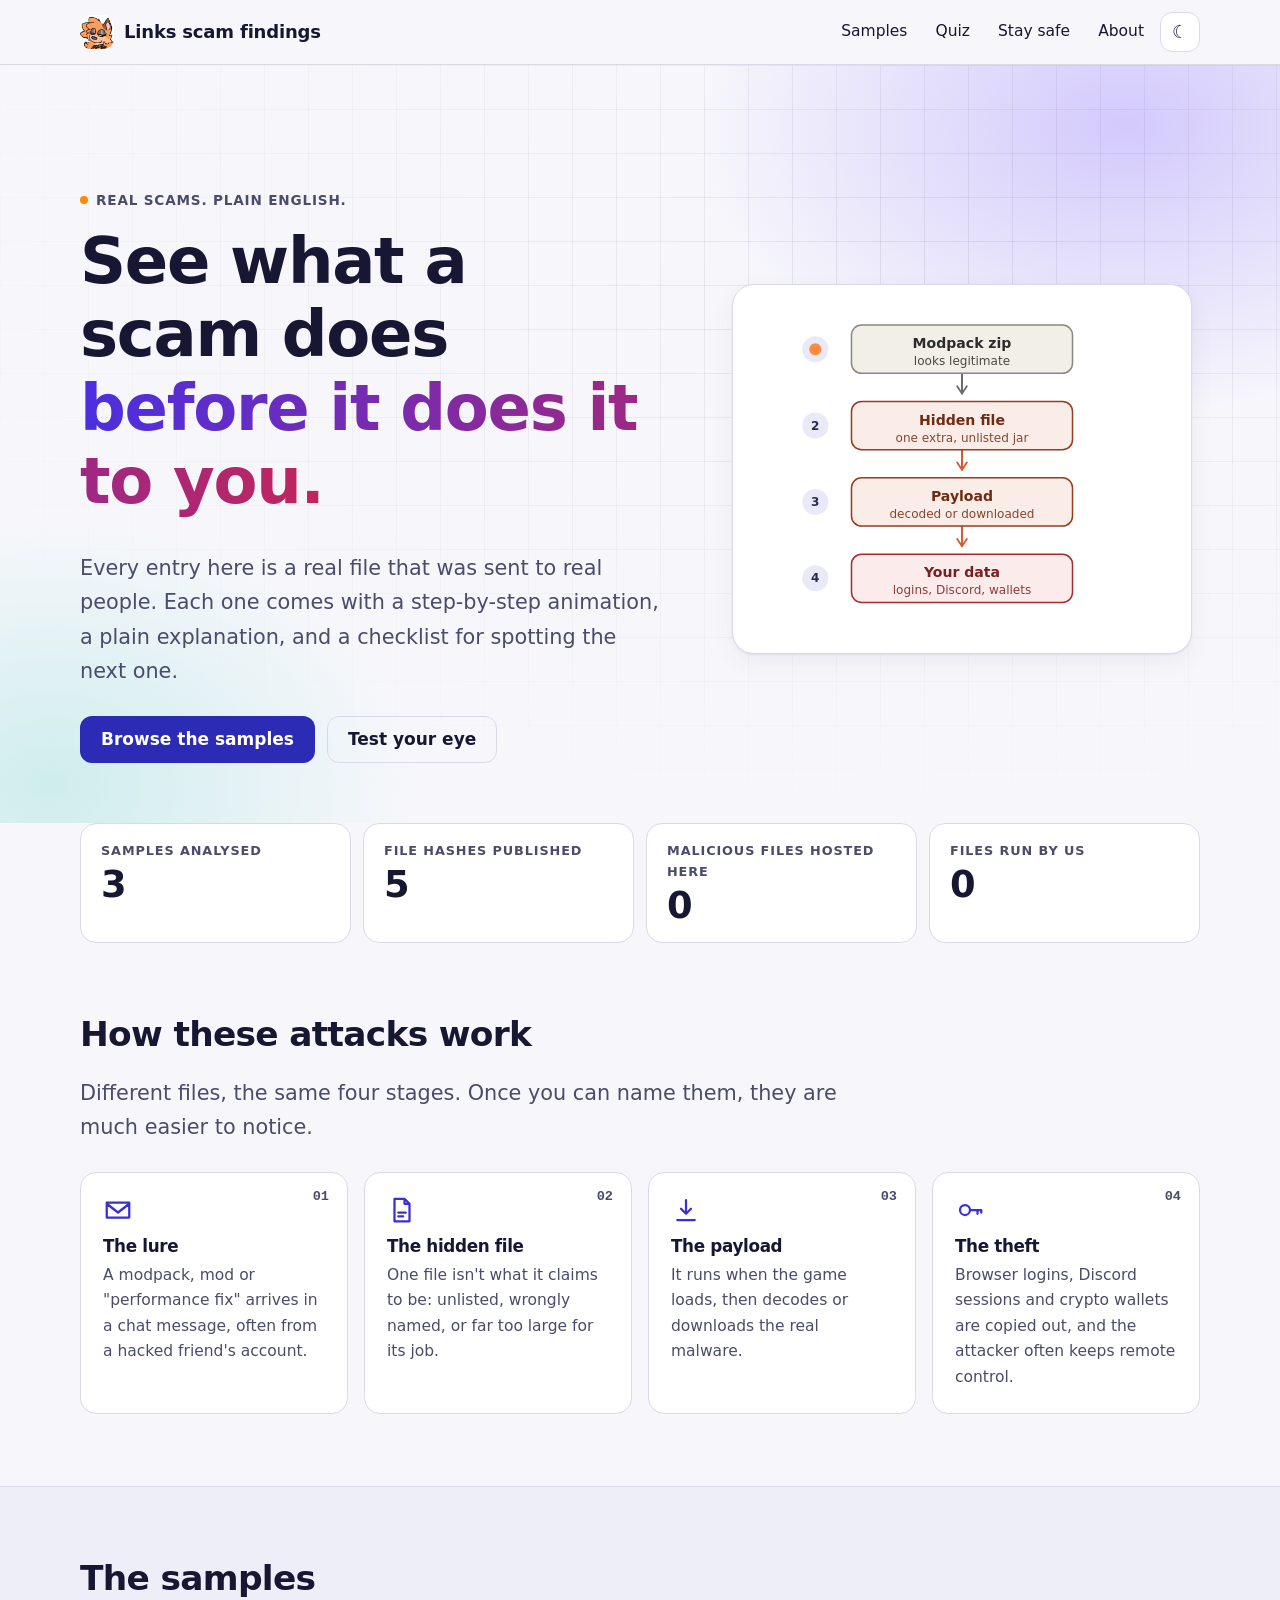
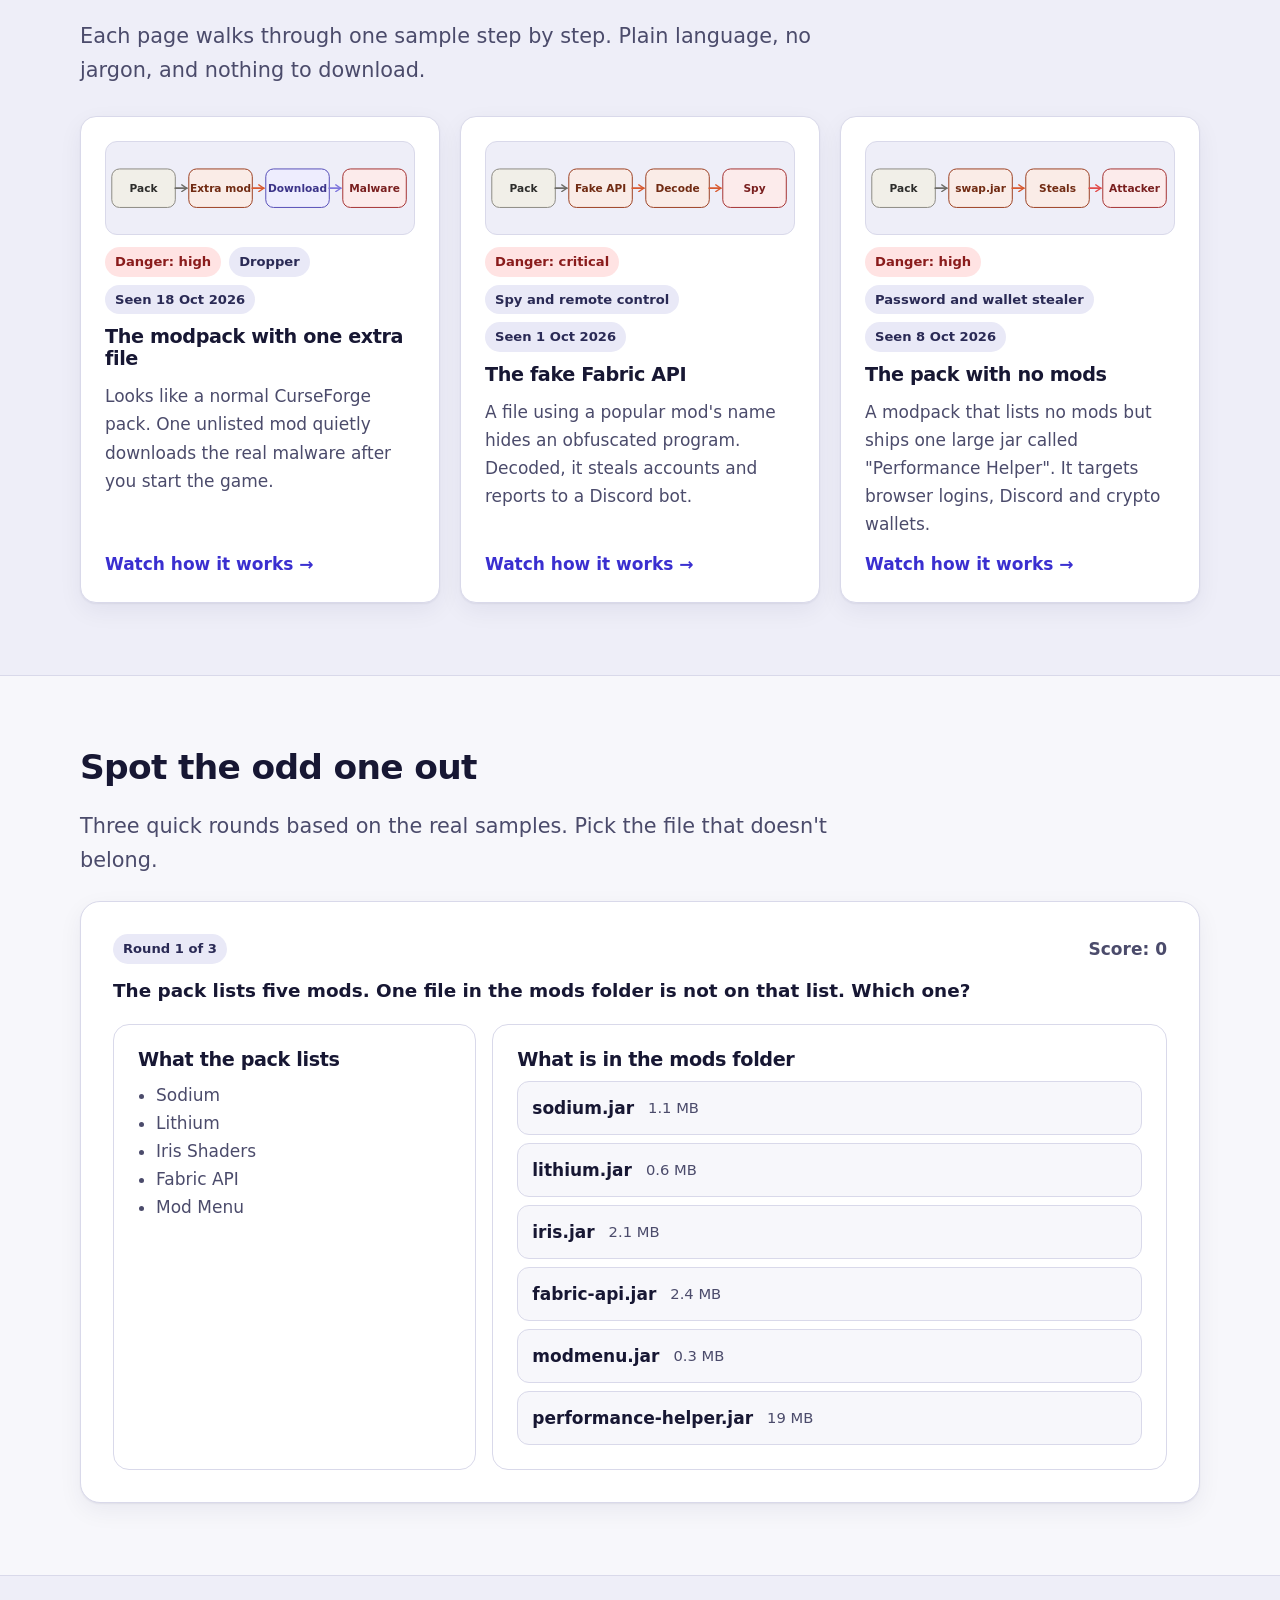
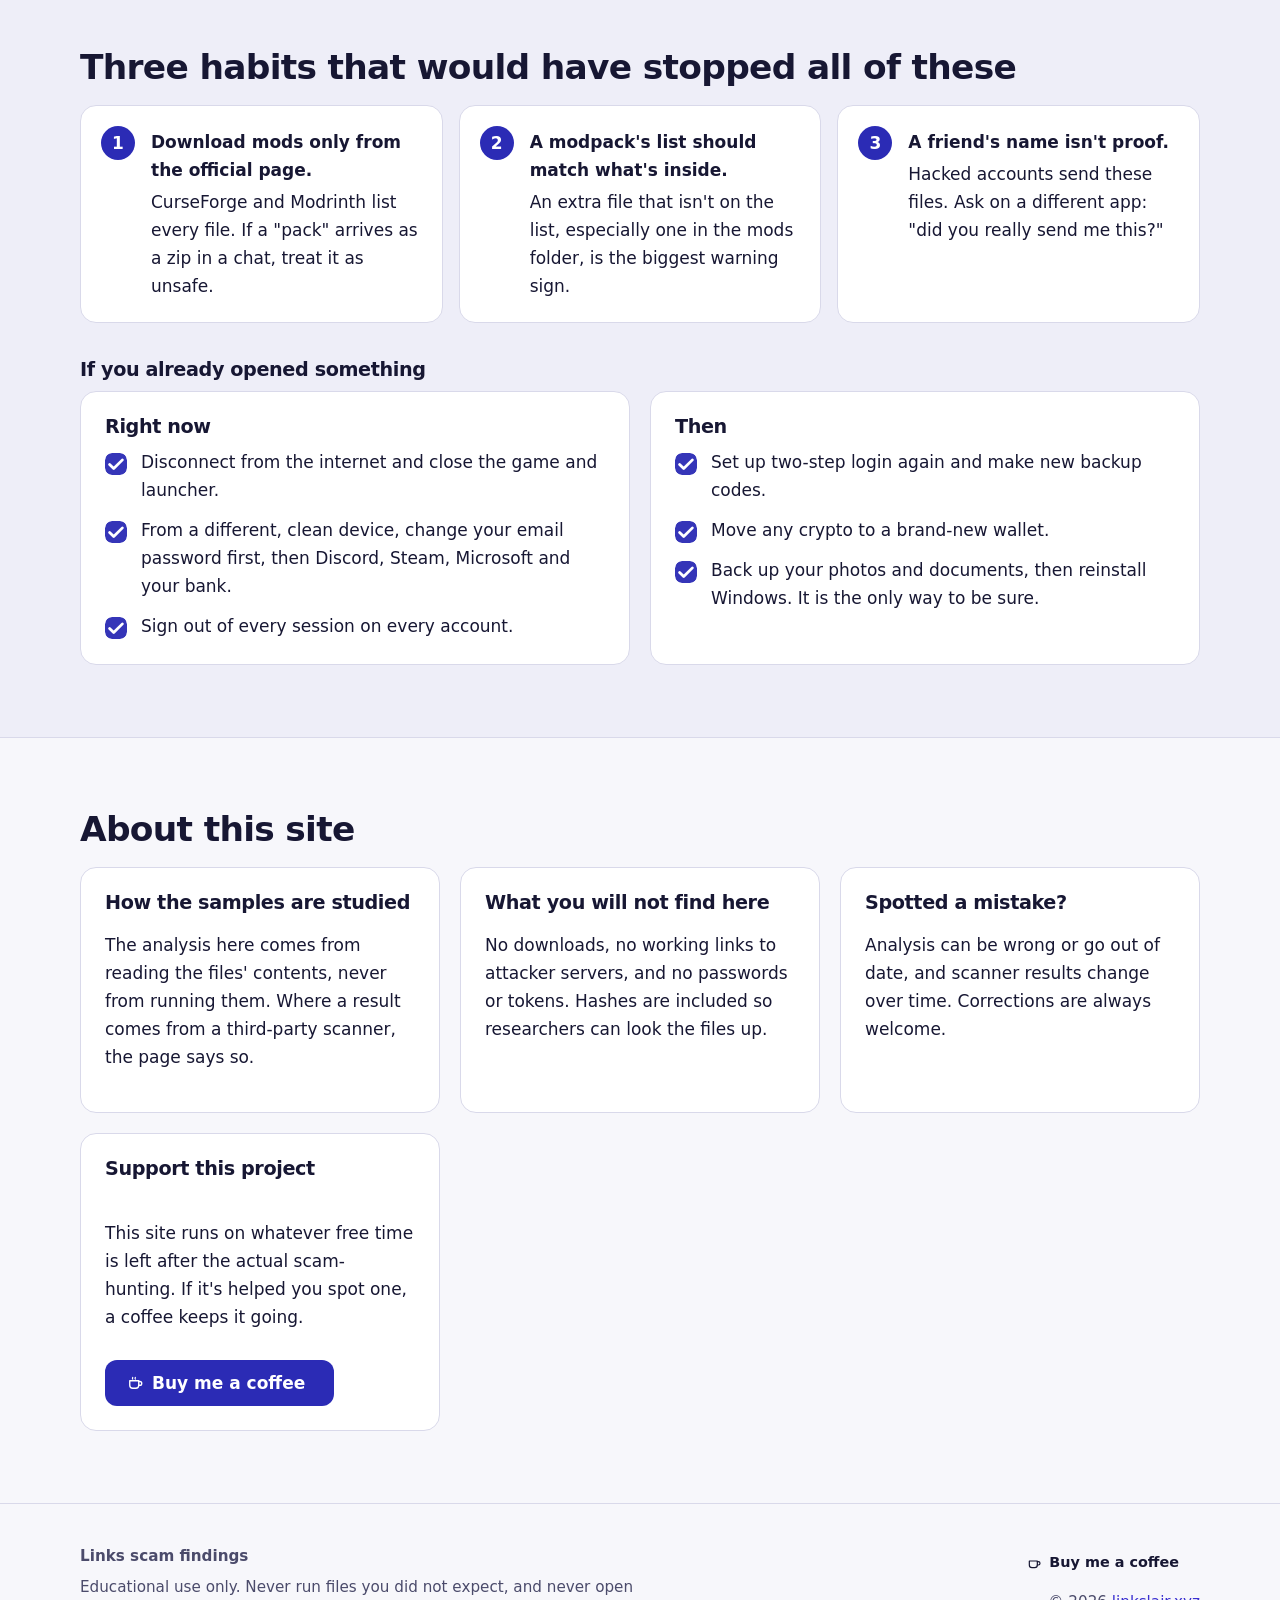
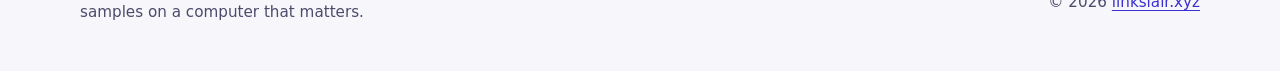
==== commit 42b0aa57: "Add files via upload" ====
--- a/index.html
+++ b/index.html
@@ -183,6 +183,14 @@
         <div class="panel"><h3>How the samples are studied</h3><p>The analysis here comes from reading the files' contents, never from running them. Where a result comes from a third-party scanner, the page says so.</p></div>
         <div class="panel"><h3>What you will not find here</h3><p>No downloads, no working links to attacker servers, and no passwords or tokens. Hashes are included so researchers can look the files up.</p></div>
         <div class="panel"><h3>Spotted a mistake?</h3><p>Analysis can be wrong or go out of date, and scanner results change over time. Corrections are always welcome.</p></div>
+        <div class="panel support-panel">
+          <h3>Support this project</h3>
+          <p>This site runs on whatever free time is left after the actual scam-hunting. If it's helped you spot one, a coffee keeps it going.</p>
+          <a class="btn primary" href="https://buymeacoffee.com/link_thefox" target="_blank" rel="noopener noreferrer">
+            <svg viewBox="0 0 24 24" width="18" height="18" aria-hidden="true"><path d="M5 9h12v6a4 4 0 0 1-4 4H9a4 4 0 0 1-4-4V9Z" fill="none" stroke="currentColor" stroke-width="1.8" stroke-linejoin="round"/><path d="M17 10h1.5a2.5 2.5 0 0 1 0 5H17" fill="none" stroke="currentColor" stroke-width="1.8" stroke-linecap="round" stroke-linejoin="round"/><path d="M9 4.5c-.6.8-.6 1.4 0 2.2M12.5 4.5c-.6.8-.6 1.4 0 2.2" stroke="currentColor" stroke-width="1.6" stroke-linecap="round"/></svg>
+            Buy me a coffee<span class="sr-only"> (opens in a new tab)</span>
+          </a>
+        </div>
       </div>
     </div>
   </section>
@@ -191,7 +199,13 @@
 <footer class="site">
   <div class="wrap">
     <div><p><strong>Links scam findings</strong></p><p>Educational use only. Never run files you did not expect, and never open samples on a computer that matters.</p></div>
-    <p>&copy; <span id="year">2026</span> <a href="https://linkslair.xyz">linkslair.xyz</a></p>
+    <div class="footer-right">
+      <a class="footer-coffee" href="https://buymeacoffee.com/link_thefox" target="_blank" rel="noopener noreferrer">
+        <svg viewBox="0 0 24 24" width="16" height="16" aria-hidden="true"><path d="M5 9h12v6a4 4 0 0 1-4 4H9a4 4 0 0 1-4-4V9Z" fill="none" stroke="currentColor" stroke-width="1.8" stroke-linejoin="round"/><path d="M17 10h1.5a2.5 2.5 0 0 1 0 5H17" fill="none" stroke="currentColor" stroke-width="1.8" stroke-linecap="round" stroke-linejoin="round"/></svg>
+        Buy me a coffee<span class="sr-only"> (opens in a new tab)</span>
+      </a>
+      <p>&copy; <span id="year">2026</span> <a href="https://linkslair.xyz">linkslair.xyz</a></p>
+    </div>
   </div>
 </footer>
 <script src="assets/site.js"></script>
--- a/assets/style.css
+++ b/assets/style.css
@@ -236,3 +236,10 @@
 @media (forced-colors:active){.grad{-webkit-text-fill-color:currentColor;background:none}}
 
 .brand img{width:34px;height:34px;border-radius:10px;object-fit:cover;flex:none}
+
+.support-panel{display:flex;flex-direction:column;gap:12px}
+.support-panel .btn{align-self:flex-start}
+.footer-right{display:flex;flex-direction:column;align-items:flex-end;gap:8px}
+.footer-coffee{display:inline-flex;align-items:center;gap:7px;padding:7px 14px;border-radius:var(--radius);border:1px solid var(--border-strong);color:var(--text);text-decoration:none;font-size:.9rem;font-weight:600}
+.footer-coffee:hover{background:var(--surface-1)}
+@media (max-width:640px){footer.site .wrap{flex-direction:column;align-items:flex-start}.footer-right{align-items:flex-start}}
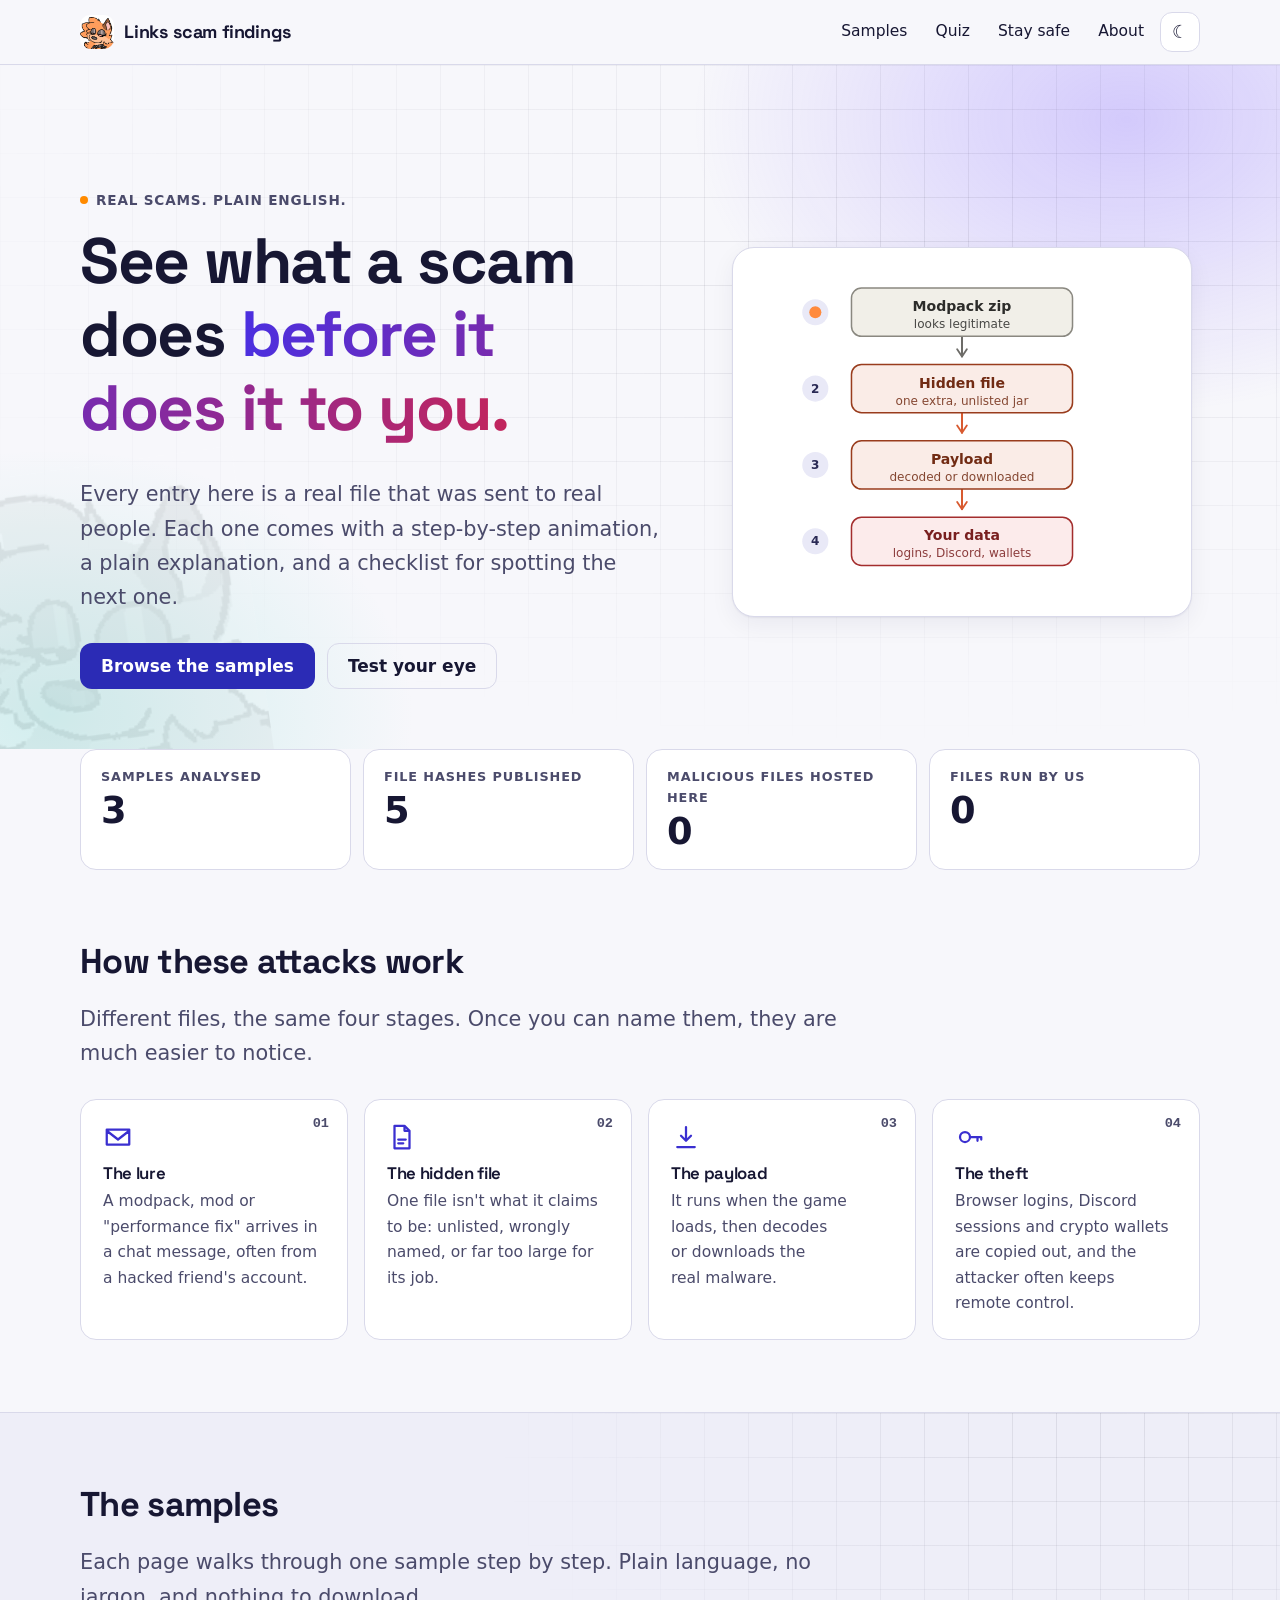
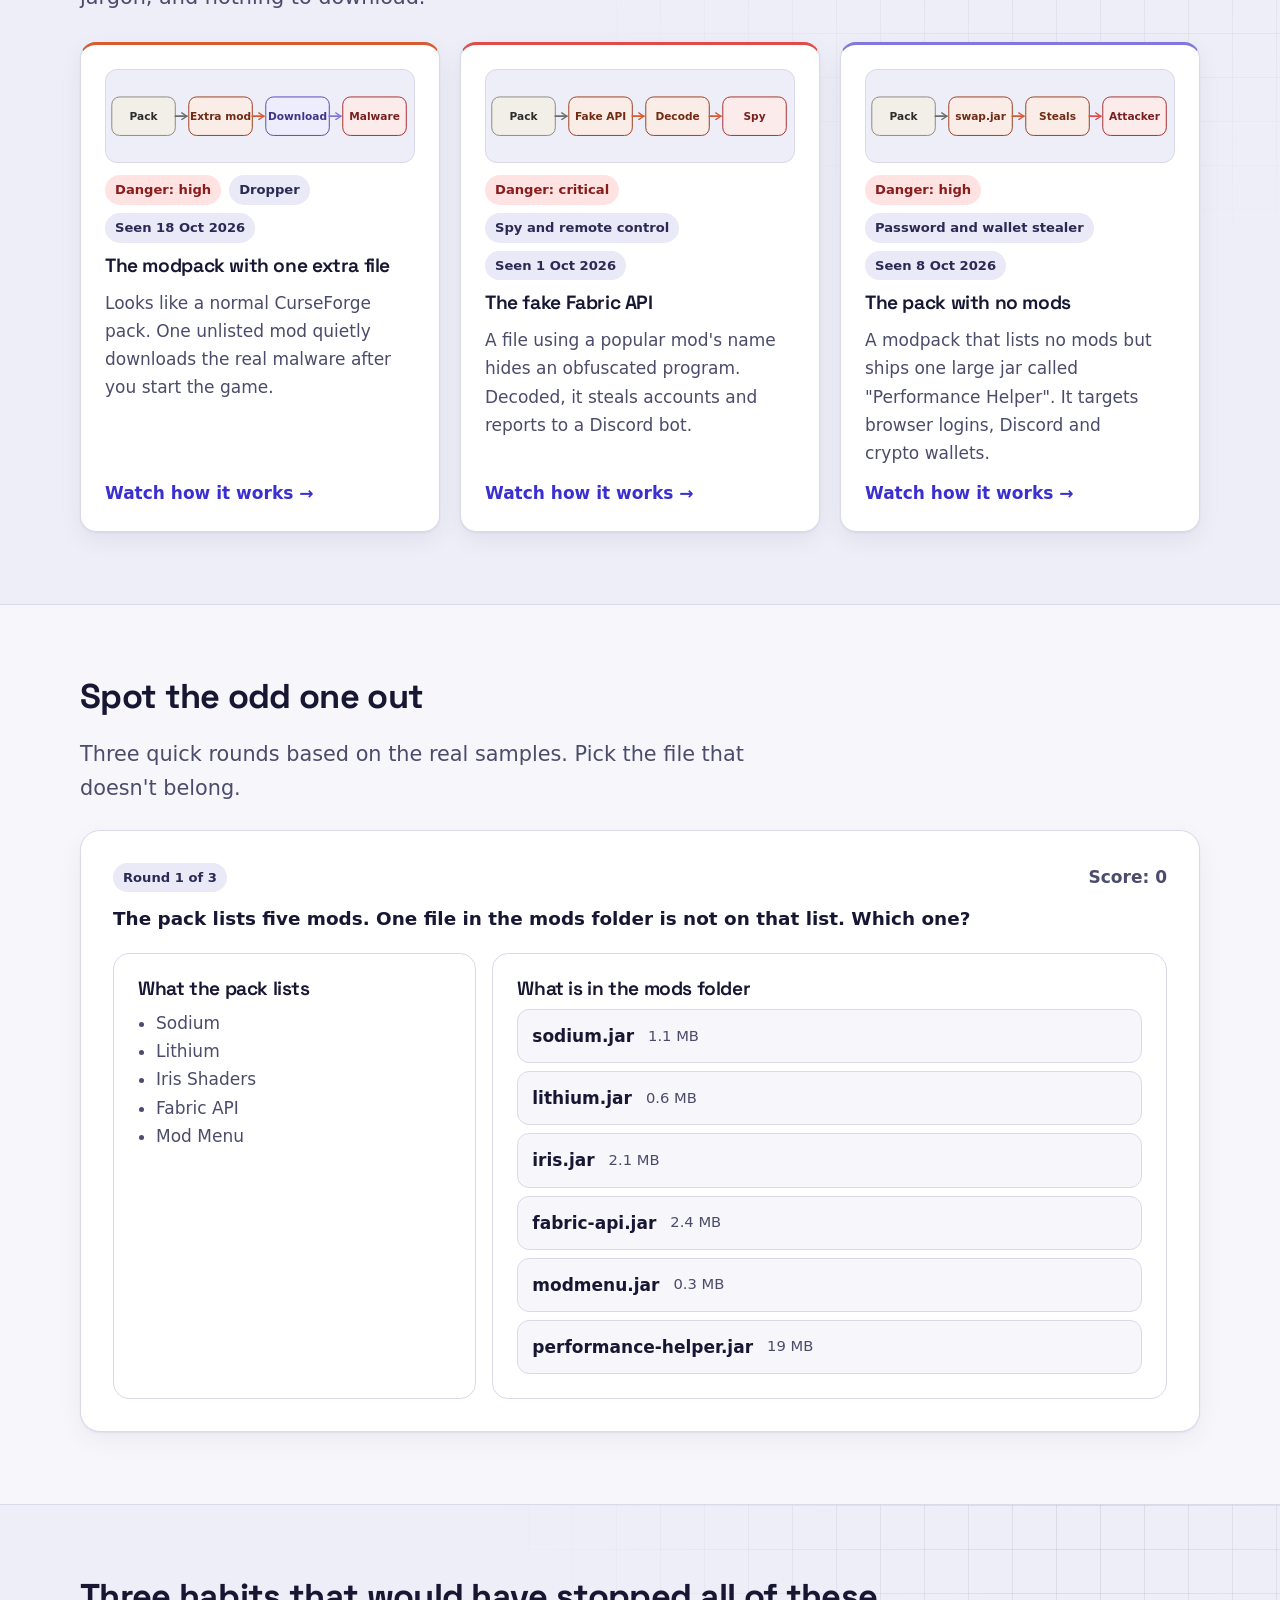
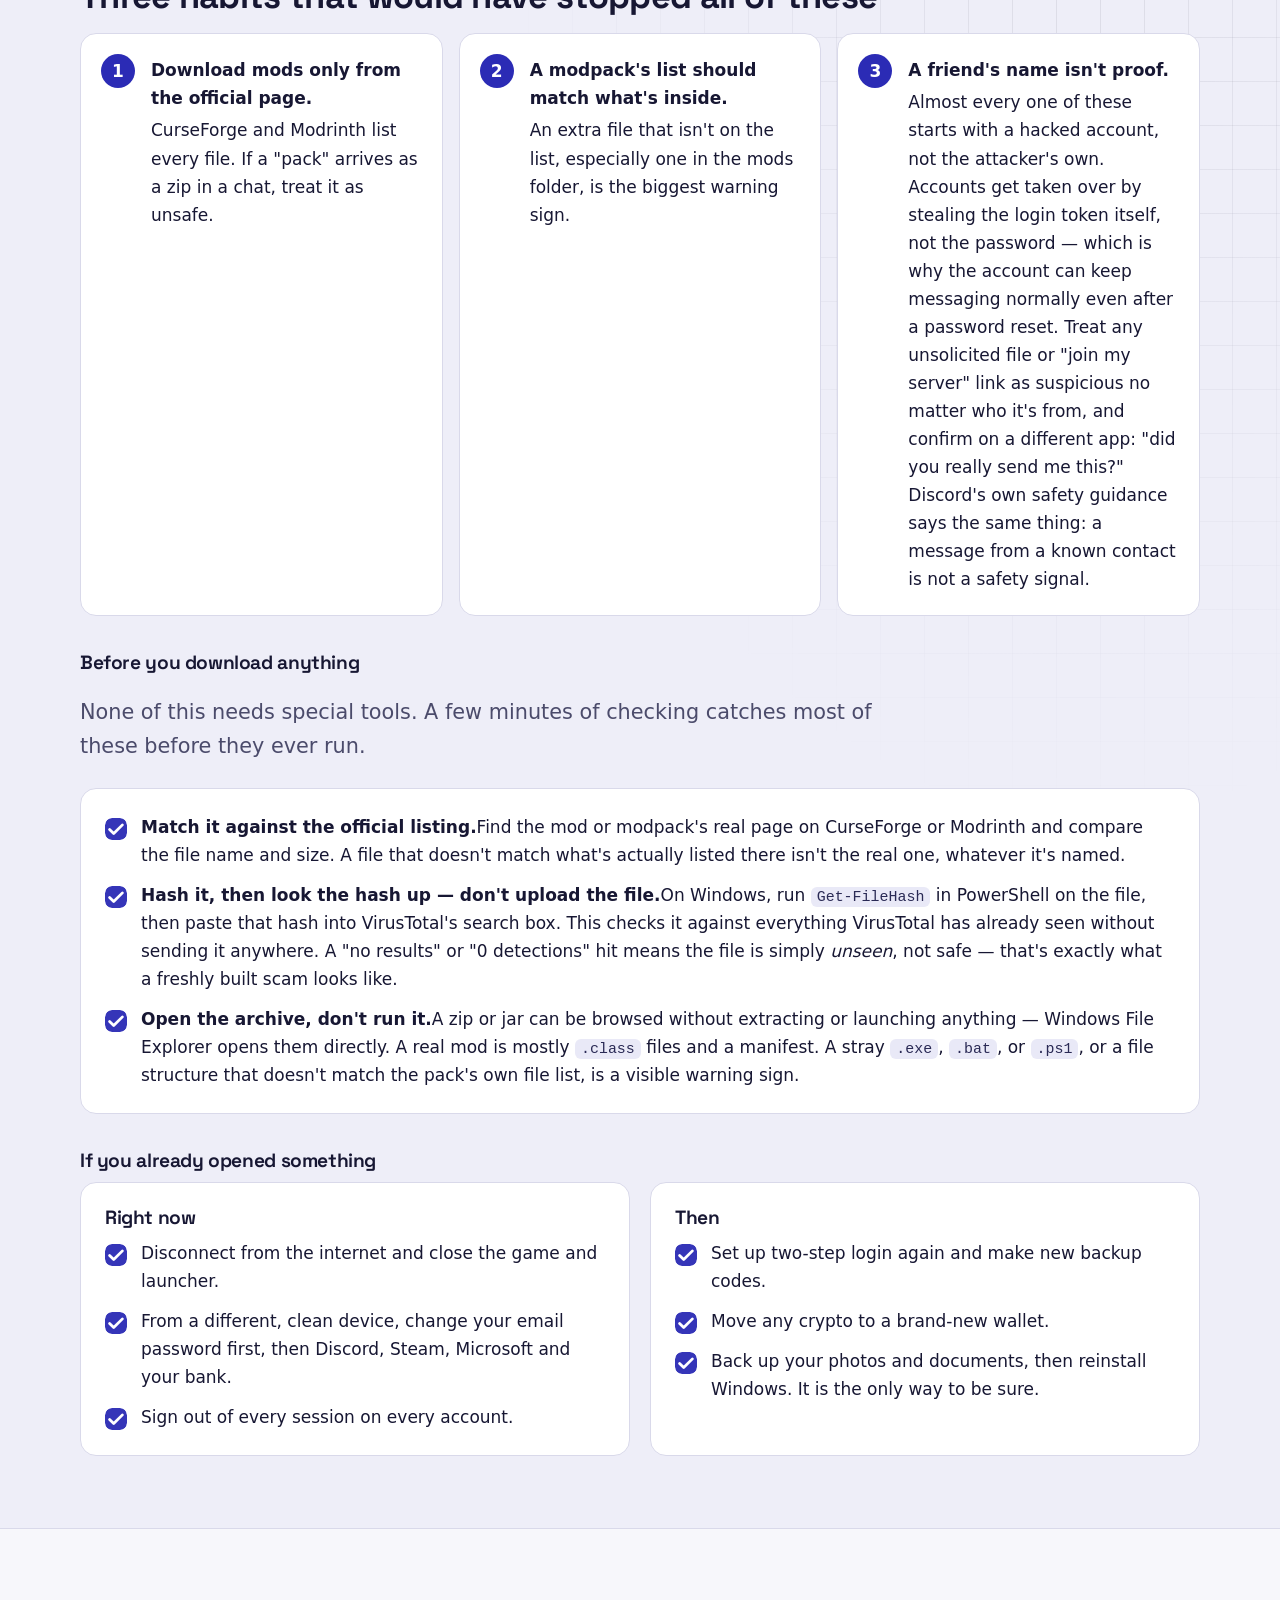
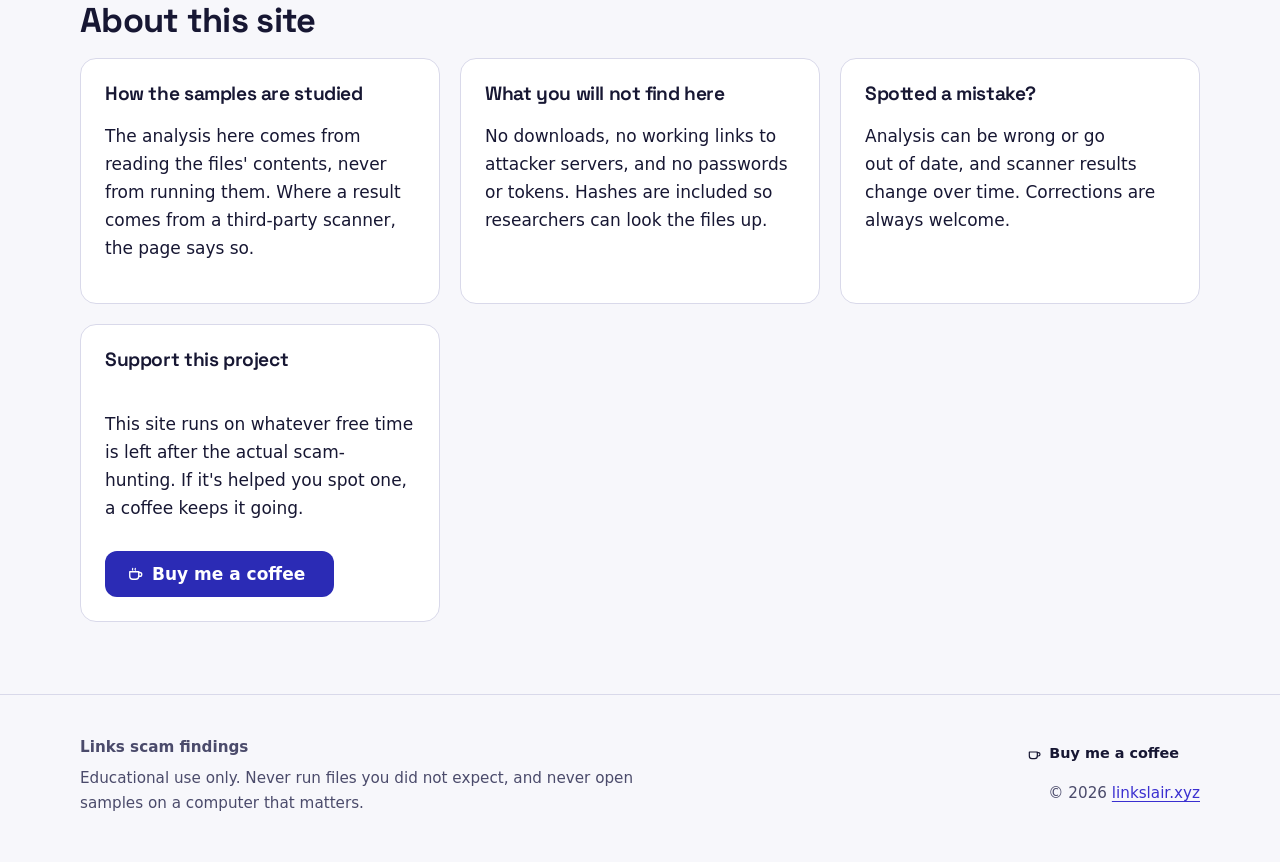
==== commit 32137ba6: "Add files via upload" ====
--- a/index.html
+++ b/index.html
@@ -44,6 +44,7 @@
 
 <main id="main">
   <div class="hero hero-fx">
+    <img class="hero-mascot" src="assets/logo.png" width="256" height="256" alt="" decoding="async" loading="eager">
     <div class="wrap hero-grid">
       <div>
         <p class="eyebrow">Real scams. Plain English.</p>
@@ -96,7 +97,7 @@
       <h2 id="samples-h">The samples</h2>
       <p class="lead" style="margin-bottom:28px">Each page walks through one sample step by step. Plain language, no jargon, and nothing to download.</p>
       <div class="grid">
-        <article class="card">
+        <article class="card" data-accent="coral">
           <svg class="mini" viewBox="0 0 320 96" aria-hidden="true" focusable="false"><defs><marker id="m1" viewBox="0 0 10 10" refX="8" refY="5" markerWidth="5" markerHeight="5" orient="auto-start-reverse"><path d="M2 1L8 5L2 9" fill="none" stroke="context-stroke" stroke-width="1.6" stroke-linecap="round" stroke-linejoin="round"/></marker></defs>
             <g class="mn n-gray" style="--i:0"><rect x="6" y="28" width="66" height="40" rx="8"/><text x="39" y="48" text-anchor="middle" dominant-baseline="central">Pack</text></g>
             <path d="M72 48H84" class="ma a-gray" marker-end="url(#m1)"/>
@@ -110,7 +111,7 @@
           <p>Looks like a normal CurseForge pack. One unlisted mod quietly downloads the real malware after you start the game.</p>
           <a class="more" href="samples/bettersurvival-dropper.html">Watch how it works<span class="sr-only">: the modpack with one extra file</span></a>
         </article>
-        <article class="card">
+        <article class="card" data-accent="red">
           <svg class="mini" viewBox="0 0 320 96" aria-hidden="true" focusable="false"><defs><marker id="m2" viewBox="0 0 10 10" refX="8" refY="5" markerWidth="5" markerHeight="5" orient="auto-start-reverse"><path d="M2 1L8 5L2 9" fill="none" stroke="context-stroke" stroke-width="1.6" stroke-linecap="round" stroke-linejoin="round"/></marker></defs>
             <g class="mn n-gray" style="--i:0"><rect x="6" y="28" width="66" height="40" rx="8"/><text x="39" y="48" text-anchor="middle" dominant-baseline="central">Pack</text></g>
             <path d="M72 48H84" class="ma a-gray" marker-end="url(#m2)"/>
@@ -124,7 +125,7 @@
           <p>A file using a popular mod's name hides an obfuscated program. Decoded, it steals accounts and reports to a Discord bot.</p>
           <a class="more" href="samples/akita-sparkbot.html">Watch how it works<span class="sr-only">: the fake Fabric API</span></a>
         </article>
-        <article class="card">
+        <article class="card" data-accent="purple">
           <svg class="mini" viewBox="0 0 320 96" aria-hidden="true" focusable="false"><defs><marker id="m3" viewBox="0 0 10 10" refX="8" refY="5" markerWidth="5" markerHeight="5" orient="auto-start-reverse"><path d="M2 1L8 5L2 9" fill="none" stroke="context-stroke" stroke-width="1.6" stroke-linecap="round" stroke-linejoin="round"/></marker></defs>
             <g class="mn n-gray" style="--i:0"><rect x="6" y="28" width="66" height="40" rx="8"/><text x="39" y="48" text-anchor="middle" dominant-baseline="central">Pack</text></g>
             <path d="M72 48H84" class="ma a-gray" marker-end="url(#m3)"/>
@@ -156,8 +157,19 @@
       <ol class="tips">
         <li><strong>Download mods only from the official page.</strong>CurseForge and Modrinth list every file. If a "pack" arrives as a zip in a chat, treat it as unsafe.</li>
         <li><strong>A modpack's list should match what's inside.</strong>An extra file that isn't on the list, especially one in the mods folder, is the biggest warning sign.</li>
-        <li><strong>A friend's name isn't proof.</strong>Hacked accounts send these files. Ask on a different app: "did you really send me this?"</li>
+        <li><strong>A friend's name isn't proof.</strong>Almost every one of these starts with a hacked account, not the attacker's own. Accounts get taken over by stealing the login token itself, not the password — which is why the account can keep messaging normally even after a password reset. Treat any unsolicited file or "join my server" link as suspicious no matter who it's from, and confirm on a different app: "did you really send me this?" Discord's own safety guidance says the same thing: a message from a known contact is not a safety signal.</li>
       </ol>
+
+      <h3 style="margin-top:36px">Before you download anything</h3>
+      <p class="lead" style="margin-bottom:24px">None of this needs special tools. A few minutes of checking catches most of these before they ever run.</p>
+      <div class="panel">
+        <ul class="checks">
+          <li><strong>Match it against the official listing.</strong>Find the mod or modpack's real page on CurseForge or Modrinth and compare the file name and size. A file that doesn't match what's actually listed there isn't the real one, whatever it's named.</li>
+          <li><strong>Hash it, then look the hash up — don't upload the file.</strong>On Windows, run <code>Get-FileHash</code> in PowerShell on the file, then paste that hash into VirusTotal's search box. This checks it against everything VirusTotal has already seen without sending it anywhere. A "no results" or "0 detections" hit means the file is simply <em>unseen</em>, not safe — that's exactly what a freshly built scam looks like.</li>
+          <li><strong>Open the archive, don't run it.</strong>A zip or jar can be browsed without extracting or launching anything — Windows File Explorer opens them directly. A real mod is mostly <code>.class</code> files and a manifest. A stray <code>.exe</code>, <code>.bat</code>, or <code>.ps1</code>, or a file structure that doesn't match the pack's own file list, is a visible warning sign.</li>
+        </ul>
+      </div>
+
       <h3 style="margin-top:36px">If you already opened something</h3>
       <div class="cols">
         <div class="panel"><h3>Right now</h3>
--- a/assets/style.css
+++ b/assets/style.css
@@ -1,5 +1,7 @@
+@import url('https://fonts.googleapis.com/css2?family=Space+Grotesk:wght@500;600;700&display=swap');
 :root{
   color-scheme:light dark;
+  --font-display:'Space Grotesk',system-ui,-apple-system,"Segoe UI",Roboto,Helvetica,Arial,sans-serif;
   --bg:#f7f7fb;--surface:#ffffff;--surface-2:#eeeef8;--text:#171733;--muted:#4b4b6b;--border:#d9d9ea;
   --link:#3a2fd0;--cta:#2b2bb5;--on-cta:#ffffff;--focus:#ff8a00;
   --chip:#e9e9f7;--chip-text:#2a2a55;--danger-bg:#ffe3e3;--danger-text:#8a1c1c;--warn-bg:#fff0d1;--warn-text:#6b4300;
@@ -33,7 +35,7 @@
 
 header.site{position:sticky;top:0;z-index:50;background:color-mix(in srgb,var(--bg) 86%,transparent);backdrop-filter:saturate(1.4) blur(12px);border-bottom:1px solid var(--border)}
 header.site .wrap{display:flex;align-items:center;justify-content:space-between;gap:16px;min-height:64px}
-.brand{display:flex;align-items:center;gap:10px;font-weight:700;letter-spacing:-.01em;color:var(--text);text-decoration:none;font-size:1.125rem}
+.brand{display:flex;align-items:center;gap:10px;font-weight:700;letter-spacing:-.01em;color:var(--text);text-decoration:none;font-size:1.125rem;font-family:var(--font-display)}
 .brand svg{width:30px;height:30px}
 nav.main ul{display:flex;gap:4px;list-style:none;margin:0;padding:0;align-items:center;flex-wrap:wrap}
 nav.main a{display:inline-block;padding:8px 12px;border-radius:10px;color:var(--text);text-decoration:none;font-weight:500;font-size:.97rem}
@@ -44,23 +46,28 @@
 .hero{padding:clamp(48px,9vw,110px) 0 clamp(32px,5vw,60px)}
 .eyebrow{display:inline-flex;align-items:center;gap:8px;font-size:.85rem;font-weight:600;letter-spacing:.06em;text-transform:uppercase;color:var(--muted)}
 .eyebrow::before{content:"";width:8px;height:8px;border-radius:50%;background:var(--focus)}
-h1,h2,h3{line-height:1.15;letter-spacing:-.02em;margin:0 0 .5em;font-weight:750}
+h1,h2,h3{line-height:1.15;letter-spacing:-.02em;margin:0 0 .5em;font-weight:700;font-family:var(--font-display);text-wrap:balance}
 h1{font-size:clamp(2.2rem,6vw,4rem)}
 h2{font-size:clamp(1.55rem,3.2vw,2.15rem)}
-h3{font-size:1.2rem;font-weight:700}
-.lead{font-size:clamp(1.1rem,2vw,1.3rem);color:var(--muted);max-width:60ch}
-.btn{display:inline-flex;align-items:center;gap:8px;padding:12px 20px;border-radius:12px;font-weight:650;text-decoration:none;border:1px solid transparent;cursor:pointer;font:inherit;font-weight:650;line-height:1.2}
+h3{font-size:1.2rem;font-weight:650}
+.lead{font-size:clamp(1.1rem,2vw,1.3rem);color:var(--muted);max-width:60ch;text-wrap:pretty}
+p{text-wrap:pretty}
+.btn{display:inline-flex;align-items:center;gap:8px;padding:12px 20px;border-radius:12px;font-weight:650;text-decoration:none;border:1px solid transparent;cursor:pointer;font:inherit;font-weight:650;line-height:1.2;transition:transform .12s ease,filter .15s ease,background-color .15s ease}
 .btn.primary{background:var(--cta);color:var(--on-cta)}
 .btn.primary:hover{filter:brightness(1.08)}
 .btn.ghost{background:transparent;color:var(--text);border-color:var(--border)}
 .btn.ghost:hover{background:var(--surface-2)}
 .btn[disabled]{opacity:.5;cursor:not-allowed}
+.btn:active:not([disabled]){transform:scale(.96)}
 .actions{display:flex;gap:12px;flex-wrap:wrap;margin-top:28px}
 
 section{padding:clamp(36px,6vw,72px) 0}
 .grid{display:grid;grid-template-columns:repeat(auto-fit,minmax(min(100%,320px),1fr));gap:20px}
-.card{background:var(--surface);border:1px solid var(--border);border-radius:var(--radius);padding:24px;box-shadow:var(--shadow);display:flex;flex-direction:column;gap:12px;transition:transform .18s ease,border-color .18s ease}
-.card:hover{transform:translateY(-3px);border-color:var(--link)}
+.card{background:var(--surface);border:1px solid var(--border);border-radius:var(--radius);padding:24px;box-shadow:var(--shadow);display:flex;flex-direction:column;gap:12px;transition:transform .18s ease,border-color .18s ease,box-shadow .18s ease;border-top:3px solid var(--card-accent,var(--border))}
+.card:hover{transform:translateY(-3px);border-color:var(--link);box-shadow:var(--shadow),0 0 0 1px color-mix(in srgb,var(--card-accent,var(--link)) 35%,transparent),0 14px 36px -12px color-mix(in srgb,var(--card-accent,var(--link)) 45%,transparent)}
+.card[data-accent="coral"]{--card-accent:#d85a30}
+.card[data-accent="purple"]{--card-accent:#7f77dd}
+.card[data-accent="red"]{--card-accent:#e24b4a}
 .card h3{margin:0}
 .card p{margin:0;color:var(--muted)}
 .card .more{margin-top:auto;font-weight:650;text-decoration:none;display:inline-flex;gap:6px;align-items:center}
@@ -81,7 +88,8 @@
 .tips li{counter-increment:t;background:var(--surface);border:1px solid var(--border);border-radius:var(--radius);padding:22px 22px 22px 70px;position:relative}
 .tips li::before{content:counter(t);position:absolute;left:20px;top:20px;width:34px;height:34px;border-radius:50%;background:var(--cta);color:var(--on-cta);display:grid;place-items:center;font-weight:750}
 .tips strong{display:block;margin-bottom:4px}
-.band{background:var(--surface-2);border-block:1px solid var(--border)}
+.band{background:var(--surface-2);border-block:1px solid var(--border);position:relative;isolation:isolate;overflow:hidden}
+.band::before{content:"";position:absolute;z-index:-1;inset:0;background-image:linear-gradient(var(--grid) 1px,transparent 1px),linear-gradient(90deg,var(--grid) 1px,transparent 1px);background-size:44px 44px;-webkit-mask-image:radial-gradient(ellipse 65% 80% at 85% 0%,#000,transparent 72%);mask-image:radial-gradient(ellipse 65% 80% at 85% 0%,#000,transparent 72%)}
 
 .crumbs{font-size:.92rem;color:var(--muted);padding-top:28px}
 .crumbs a{color:var(--muted)}
@@ -185,6 +193,8 @@
 .hero-fx{position:relative;overflow:hidden;isolation:isolate}
 .hero-fx::before{content:"";position:absolute;z-index:-1;inset:0;background:radial-gradient(620px 420px at 88% 8%,color-mix(in srgb,var(--glow1) 26%,transparent),transparent 70%),radial-gradient(520px 380px at 4% 95%,color-mix(in srgb,var(--glow2) 20%,transparent),transparent 70%)}
 .hero-fx::after{content:"";position:absolute;z-index:-1;inset:0;background-image:linear-gradient(var(--grid) 1px,transparent 1px),linear-gradient(90deg,var(--grid) 1px,transparent 1px);background-size:44px 44px;-webkit-mask-image:radial-gradient(ellipse 80% 70% at 70% 30%,#000,transparent);mask-image:radial-gradient(ellipse 80% 70% at 70% 30%,#000,transparent)}
+.hero-mascot{position:absolute;z-index:-1;left:clamp(-120px,-6vw,-40px);bottom:clamp(-60px,-4vw,-20px);width:clamp(220px,26vw,360px);height:auto;opacity:.08;transform:rotate(-8deg);filter:grayscale(1)}
+:root[data-theme="dark"] .hero-mascot,@media (prefers-color-scheme:dark){:root:not([data-theme="light"]) .hero-mascot{opacity:.1}}
 .hero-grid{display:grid;grid-template-columns:minmax(0,1.1fr) minmax(0,.9fr);gap:clamp(24px,5vw,64px);align-items:center}
 .grad{color:var(--link);background:linear-gradient(90deg,var(--g1),var(--g2));-webkit-background-clip:text;background-clip:text;-webkit-text-fill-color:transparent}
 .hero-card{background:var(--surface);border:1px solid var(--border);border-radius:22px;padding:18px;box-shadow:var(--shadow);max-width:460px;width:100%;justify-self:center}
@@ -235,7 +245,7 @@
 @media (prefers-reduced-motion:reduce){.hc-dot{display:none}.hc-node rect,.mn rect{animation:none!important}}
 @media (forced-colors:active){.grad{-webkit-text-fill-color:currentColor;background:none}}
 
-.brand img{width:34px;height:34px;border-radius:10px;object-fit:cover;flex:none}
+.brand img{width:34px;height:34px;border-radius:10px;object-fit:cover;flex:none}
 
 .support-panel{display:flex;flex-direction:column;gap:12px}
 .support-panel .btn{align-self:flex-start}
